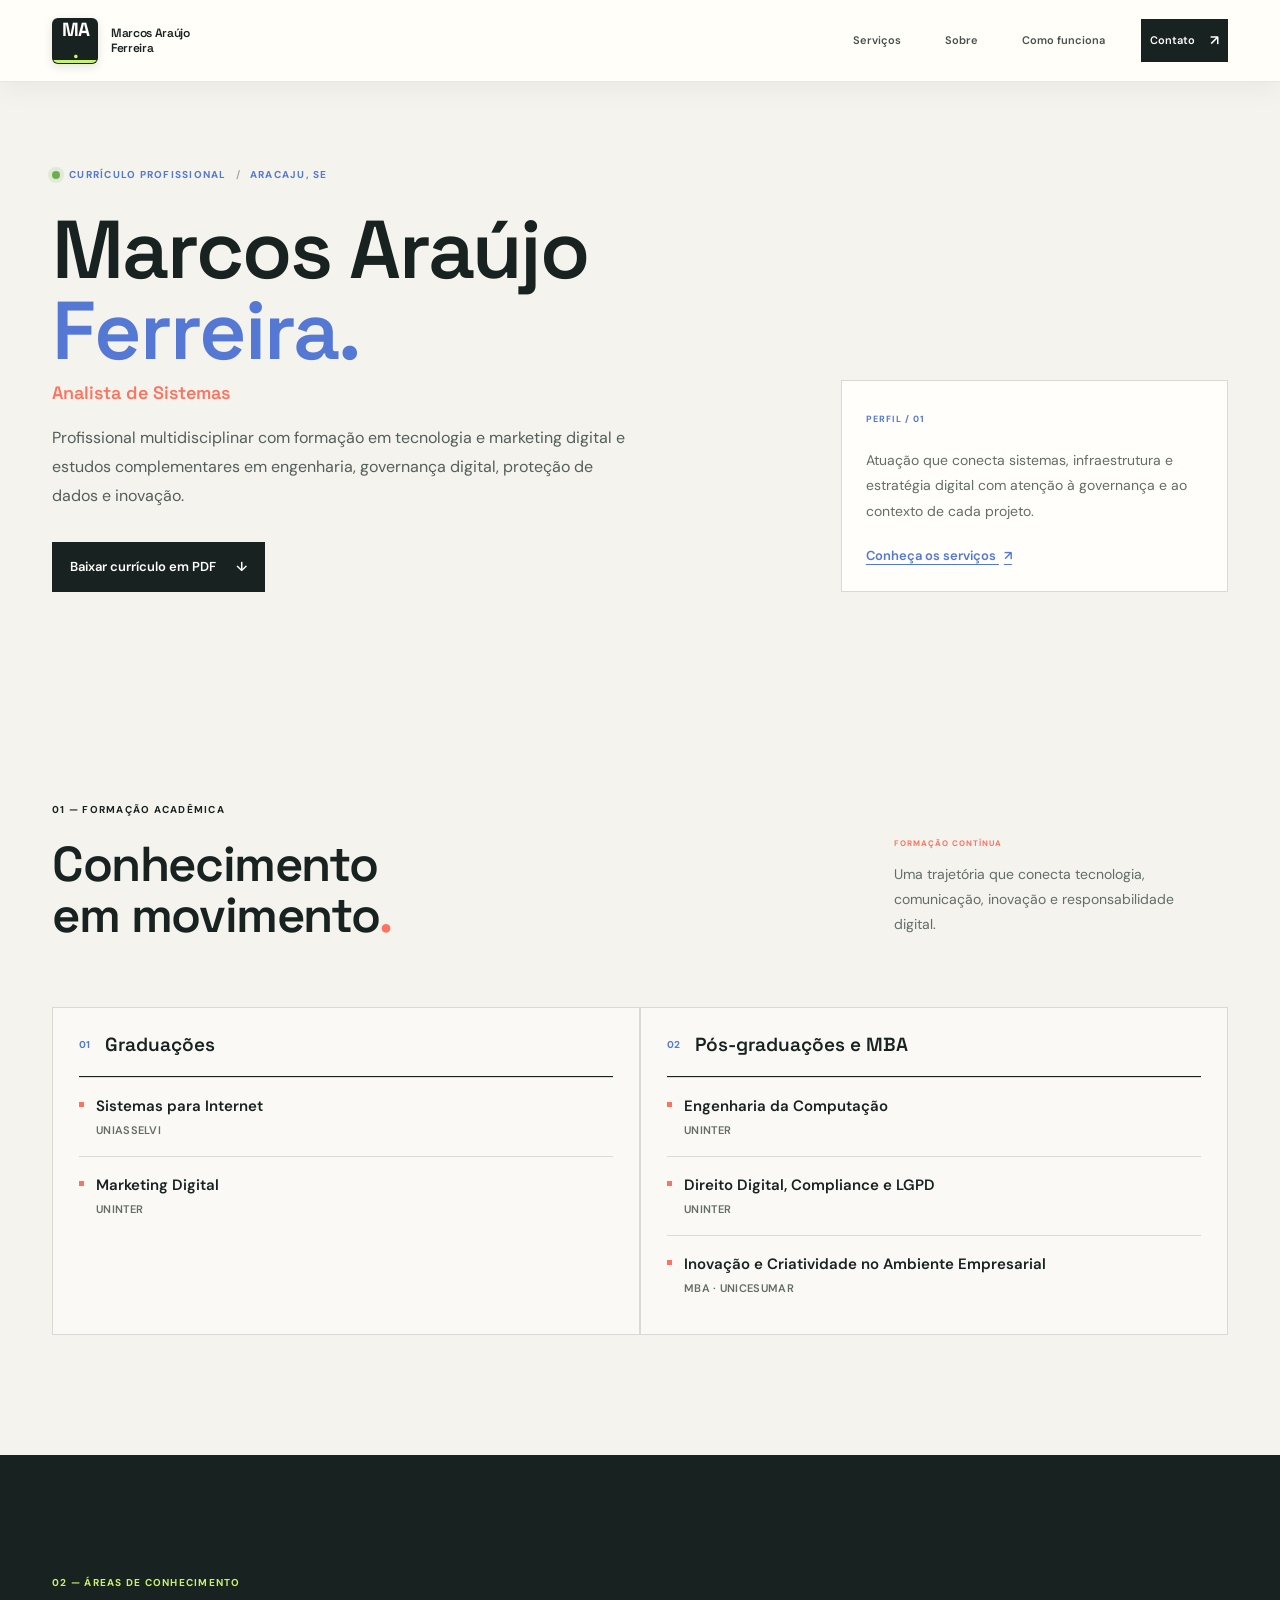
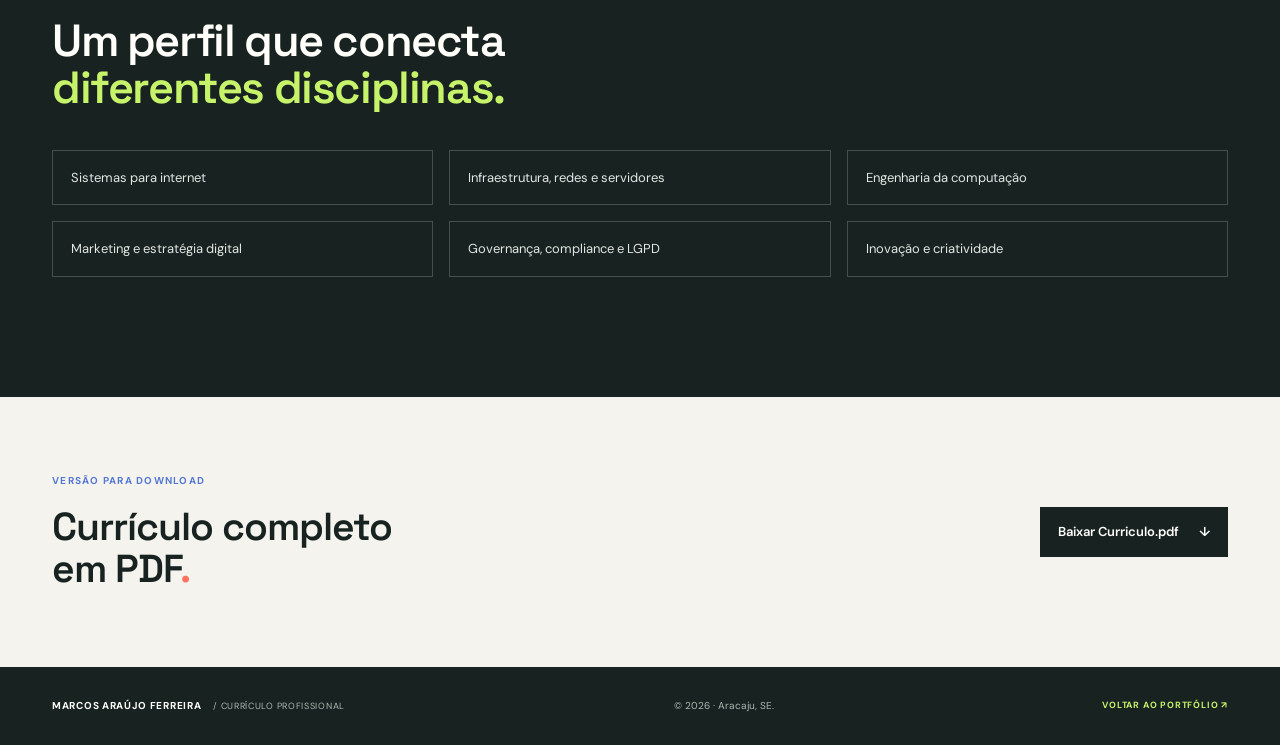
==== curriculo.html @ a4f9238b "site portifólio" ====
<!doctype html>
<html lang="pt-BR">
  <head>
    <meta charset="utf-8">
    <meta name="viewport" content="width=device-width, initial-scale=1">
    <meta name="theme-color" content="#f4f3ee">
    <meta name="description" content="Currículo de Marcos Araújo Ferreira, analista de sistemas em Aracaju, Sergipe. Consulte formação, áreas de conhecimento e baixe o currículo em PDF.">
    <meta name="author" content="Marcos Araújo Ferreira">
    <meta name="geo.region" content="BR-SE">
    <meta name="geo.placename" content="Aracaju">
    <link rel="canonical" href="https://marcosaraujoferreira.com.br/curriculo.html">
    <meta property="og:type" content="profile">
    <meta property="og:locale" content="pt_BR">
    <meta property="og:url" content="https://marcosaraujoferreira.com.br/curriculo.html">
    <meta property="og:title" content="Currículo | Marcos Araújo Ferreira — Aracaju, SE">
    <meta property="og:description" content="Formação em Sistemas para Internet e Marketing Digital, com especializações em tecnologia, governança digital e inovação.">
    <title>Currículo | Marcos Araújo Ferreira — Aracaju, SE</title>
    <link rel="preconnect" href="https://fonts.googleapis.com">
    <link rel="preconnect" href="https://fonts.gstatic.com" crossorigin>
    <link href="https://fonts.googleapis.com/css2?family=DM+Sans:wght@400;500;600;700&family=Space+Grotesk:wght@400;500;600;700&display=swap" rel="stylesheet">
    <link href="https://cdn.jsdelivr.net/npm/bootstrap@5.3.3/dist/css/bootstrap.min.css" rel="stylesheet" integrity="sha384-QWTKZyjpPEjISv5WaRU9OFeRpok6YctnYmDr5pNlyT2bRjXh0JMhjY6hW+ALEwIH" crossorigin="anonymous">
    <link rel="stylesheet" href="style.css">
    <script src="https://cdn.jsdelivr.net/npm/bootstrap@5.3.3/dist/js/bootstrap.bundle.min.js" integrity="sha384-YvpcrYf0tY3lHB60NNkmXc5s9fDVZLESaAA55NDzOxhy9GkcIdslK1eN7N6jIeHz" crossorigin="anonymous" defer></script>
    <script src="script.js" defer></script>
  </head>
  <body>
    <a class="skip-link" href="#conteudo">Pular para o conteúdo</a>

    <header class="site-header navbar navbar-expand-lg">
      <a class="brand" href="index.html#inicio" aria-label="Marcos Araújo Ferreira, página inicial">
        <span class="brand-mark" aria-hidden="true">MA<span>.</span></span>
        <span class="brand-name">Marcos Araújo<br>Ferreira</span>
      </a>
      <button class="menu-toggle navbar-toggler" type="button" data-bs-toggle="collapse" data-bs-target="#site-nav" aria-expanded="false" aria-controls="site-nav" aria-label="Abrir menu">
        <span></span><span></span>
      </button>
      <nav class="site-nav collapse navbar-collapse" id="site-nav" aria-label="Navegação principal">
        <div class="navbar-nav ms-auto align-items-lg-center gap-lg-4">
          <a class="nav-link" href="index.html#servicos">Serviços</a>
          <a class="nav-link" href="index.html#sobre">Sobre</a>
          <a class="nav-link" href="index.html#processo">Como funciona</a>
          <a class="nav-link nav-contact" href="index.html#contato">Contato <span aria-hidden="true">↗</span></a>
        </div>
      </nav>
    </header>

    <main id="conteudo">
      <section class="resume-hero section-wrap" aria-labelledby="resume-title">
        <div class="resume-hero-copy">
          <p class="eyebrow"><span class="status-dot"></span> CURRÍCULO PROFISSIONAL <span class="eyebrow-divider">/</span> ARACAJU, SE</p>
          <h1 id="resume-title">Marcos Araújo<br><span>Ferreira.</span></h1>
          <p class="resume-role">Analista de Sistemas</p>
          <p class="hero-intro">Profissional multidisciplinar com formação em tecnologia e marketing digital e estudos complementares em engenharia, governança digital, proteção de dados e inovação.</p>
          <a class="button button-dark" href="Curriculo.pdf" download>Baixar currículo em PDF <span aria-hidden="true">↓</span></a>
        </div>
        <aside class="resume-aside">
          <span class="resume-aside-index">PERFIL / 01</span>
          <p>Atuação que conecta sistemas, infraestrutura e estratégia digital com atenção à governança e ao contexto de cada projeto.</p>
          <a class="text-link" href="index.html#servicos">Conheça os serviços <span aria-hidden="true">↗</span></a>
        </aside>
      </section>

      <section class="resume-section section-pad" aria-labelledby="education-title">
        <div class="section-wrap">
          <div class="education-heading reveal">
            <div>
              <p class="eyebrow">01 — FORMAÇÃO ACADÊMICA</p>
              <h2 id="education-title">Conhecimento<br>em movimento<span>.</span></h2>
            </div>
            <p class="section-aside"><span class="aside-index">FORMAÇÃO CONTÍNUA</span>Uma trajetória que conecta tecnologia, comunicação, inovação e responsabilidade digital.</p>
          </div>
          <div class="education-grid row g-4">
            <section class="education-group reveal col-md-6" aria-labelledby="degrees-title">
              <div class="group-label"><span>01</span><h3 id="degrees-title">Graduações</h3></div>
              <ul class="education-list">
                <li><span class="degree-name">Sistemas para Internet</span><span class="school">Uniasselvi</span></li>
                <li><span class="degree-name">Marketing Digital</span><span class="school">Uninter</span></li>
              </ul>
            </section>
            <section class="education-group reveal col-md-6" aria-labelledby="postgrad-title">
              <div class="group-label"><span>02</span><h3 id="postgrad-title">Pós-graduações e MBA</h3></div>
              <ul class="education-list">
                <li><span class="degree-name">Engenharia da Computação</span><span class="school">Uninter</span></li>
                <li><span class="degree-name">Direito Digital, Compliance e LGPD</span><span class="school">Uninter</span></li>
                <li><span class="degree-name">Inovação e Criatividade no Ambiente Empresarial</span><span class="school">MBA · UniCesumar</span></li>
              </ul>
            </section>
          </div>
        </div>
      </section>

      <section class="resume-expertise section-pad" aria-labelledby="expertise-title">
        <div class="section-wrap">
          <div class="resume-expertise-heading reveal">
            <p class="eyebrow">02 — ÁREAS DE CONHECIMENTO</p>
            <h2 id="expertise-title">Um perfil que conecta<br><span>diferentes disciplinas.</span></h2>
          </div>
          <div class="row g-3 expertise-grid">
            <div class="col-sm-6 col-lg-4"><div class="expertise-item">Sistemas para internet</div></div>
            <div class="col-sm-6 col-lg-4"><div class="expertise-item">Infraestrutura, redes e servidores</div></div>
            <div class="col-sm-6 col-lg-4"><div class="expertise-item">Engenharia da computação</div></div>
            <div class="col-sm-6 col-lg-4"><div class="expertise-item">Marketing e estratégia digital</div></div>
            <div class="col-sm-6 col-lg-4"><div class="expertise-item">Governança, compliance e LGPD</div></div>
            <div class="col-sm-6 col-lg-4"><div class="expertise-item">Inovação e criatividade</div></div>
          </div>
        </div>
      </section>

      <section class="resume-download section-wrap">
        <div class="resume-download-copy">
          <p class="eyebrow">VERSÃO PARA DOWNLOAD</p>
          <h2>Currículo completo<br>em PDF<span>.</span></h2>
        </div>
        <a class="button button-dark" href="Curriculo.pdf" download>Baixar Curriculo.pdf <span aria-hidden="true">↓</span></a>
      </section>
    </main>

    <footer class="site-footer">
      <a class="footer-brand" href="index.html#inicio">MARCOS ARAÚJO FERREIRA<span> / CURRÍCULO PROFISSIONAL</span></a>
      <p>© <span id="current-year">2026</span> · Aracaju, SE.</p>
      <a class="back-top" href="index.html">VOLTAR AO PORTFÓLIO ↗</a>
    </footer>

    <nav class="mobile-app-nav" aria-label="Navegação rápida">
      <a class="mobile-app-nav-link" data-mobile-tab="home" href="index.html#inicio" aria-label="Início"><svg viewBox="0 0 24 24" aria-hidden="true" focusable="false"><path d="m3 10 9-7 9 7v10a1 1 0 0 1-1 1h-5v-7H9v7H4a1 1 0 0 1-1-1z"/></svg><span>Início</span></a>
      <a class="mobile-app-nav-link" data-mobile-tab="services" href="index.html#servicos" aria-label="Serviços"><svg viewBox="0 0 24 24" aria-hidden="true" focusable="false"><rect x="3" y="3" width="8" height="8" rx="1"/><rect x="13" y="3" width="8" height="8" rx="1"/><rect x="3" y="13" width="8" height="8" rx="1"/><rect x="13" y="13" width="8" height="8" rx="1"/></svg><span>Serviços</span></a>
      <a class="mobile-app-nav-link" data-mobile-tab="resume" href="curriculo.html" aria-label="Currículo"><svg viewBox="0 0 24 24" aria-hidden="true" focusable="false"><path d="M6 3h8l4 4v14H6a2 2 0 0 1-2-2V5a2 2 0 0 1 2-2Z"/><path d="M14 3v5h5M8 13h8M8 17h8"/></svg><span>Currículo</span></a>
      <a class="mobile-app-nav-link mobile-app-nav-contact" data-mobile-tab="contact" href="https://wa.me/5561996556538" target="_blank" rel="noopener noreferrer" aria-label="Contato pelo WhatsApp"><svg viewBox="0 0 24 24" aria-hidden="true" focusable="false"><path d="M20 11.5a8.5 8.5 0 0 1-12.6 7.4L3 20l1.2-4.2A8.5 8.5 0 1 1 20 11.5Z"/><path d="M8.2 8.3c.3-.5.6-.5.9-.5h.5c.2 0 .4.1.5.4l.7 1.7c.1.2.1.4-.1.6l-.5.6c-.2.2-.2.4-.1.6.3.6 1.1 1.4 1.8 1.8.2.1.4.1.6-.1l.7-.8c.2-.2.4-.2.6-.1l1.6.8c.3.1.4.3.4.5 0 .4-.2 1-.6 1.3-.4.4-1 .6-1.6.5-1-.1-2.4-.7-3.8-1.9-1.2-1.1-2-2.5-2.2-3.5-.2-.8.2-1.5.6-1.9Z"/></svg><span>Contato</span></a>
    </nav>
  </body>
</html>
---- style.css ----
:root {
  color-scheme: light;
  --paper: #f4f3ee;
  --white: #fffefa;
  --ink: #182321;
  --muted: #626d68;
  --line: #d8dbd3;
  --green: #c7f36b;
  --blue: #5478d4;
  --coral: #ff725e;
  --display: "Space Grotesk", sans-serif;
  --body: "DM Sans", sans-serif;
}

* { box-sizing: border-box; }
html { scroll-behavior: smooth; scroll-padding-top: 88px; }
section[id], [id] { scroll-margin-top: 110px; }
body { margin: 0; background: var(--paper); color: var(--ink); font-family: var(--body); -webkit-font-smoothing: antialiased; }
a { color: inherit; }
button, a { -webkit-tap-highlight-color: transparent; }
::selection { background: var(--green); color: var(--ink); }

.skip-link { position: absolute; z-index: 20; top: 12px; left: 12px; padding: 12px 16px; transform: translateY(-160%); background: var(--green); color: var(--ink); }
.skip-link:focus { transform: translateY(0); }
.site-header { position: sticky; top: 0; z-index: 1030; display: flex; align-items: center; justify-content: space-between; width: 100%; height: 82px; margin: 0; padding-inline: max(52px, calc((100% - 1320px) / 2)); border-bottom: 1px solid rgba(24, 35, 33, .1); background: rgba(255, 254, 250, .94); box-shadow: 0 8px 24px rgba(24, 35, 33, .045); backdrop-filter: blur(16px); }
.brand { display: inline-flex; flex: 0 0 auto; align-items: center; gap: 13px; text-decoration: none; }
.brand-mark { position: relative; display: grid; width: 46px; height: 46px; place-items: center; overflow: hidden; border: 1px solid rgba(24, 35, 33, .1); border-radius: 6px; background: var(--ink); box-shadow: 0 3px 10px rgba(24, 35, 33, .12); color: var(--white); font: 700 19px/1 var(--display); letter-spacing: -1px; transition: background-color 180ms ease, color 180ms ease, transform 180ms ease, box-shadow 180ms ease; }
.brand-mark::after { position: absolute; right: 0; bottom: 0; left: 0; height: 3px; background: var(--green); content: ""; transition: height 180ms ease; }
.brand:hover .brand-mark { transform: translateY(-1px); background: var(--green); box-shadow: 0 5px 14px rgba(24, 35, 33, .16); color: var(--ink); }
.brand:hover .brand-mark::after { height: 5px; }
.brand-mark span { color: var(--green); }
.brand:hover .brand-mark span { color: var(--blue); }
.brand-name { color: var(--ink); font: 600 12px/1.22 var(--display); letter-spacing: -.35px; transition: color 180ms ease; }
.brand:hover .brand-name { color: #3c5144; }
.brand:focus-visible { outline: 2px solid var(--blue); outline-offset: 5px; }
.site-nav { flex: 1 1 auto; }
.site-nav .navbar-nav { gap: clamp(14px, 2.2vw, 32px) !important; }
.site-nav a { position: relative; color: #46524c; font-size: 11px; font-weight: 600; text-decoration: none; transition: color 180ms ease, background-color 180ms ease, border-color 180ms ease; }
.site-nav a:not(.nav-contact)::after { position: absolute; right: 0; bottom: 4px; left: 0; height: 1px; background: var(--blue); content: ""; transform: scaleX(0); transform-origin: left; transition: transform 180ms ease; }
.site-nav a:not(.nav-contact):hover { color: var(--ink); }
.site-nav a:not(.nav-contact):hover::after { transform: scaleX(1); }
.site-nav .nav-contact { display: inline-flex; align-items: center; justify-content: center; gap: 15px; min-height: 43px; padding: 0 17px; border: 1px solid var(--ink); background: var(--ink); color: var(--white); }
.site-nav .nav-contact:hover { border-color: var(--green); background: var(--green); color: var(--ink); }
.nav-contact span { font-size: 14px; }
.menu-toggle { display: none; }

.section-wrap { width: min(100% - 104px, 1320px); margin-inline: auto; }
.hero > .row, .about-grid, .education-grid { margin-right: 0; margin-left: 0; }
.hero { position: relative; display: block; min-height: 680px; padding-top: 42px; padding-bottom: 76px; }
.hero-copy { padding: 18px 0 0 3.5%; }
.eyebrow { display: flex; align-items: center; gap: 9px; margin: 0 0 27px; font-size: 10px; font-weight: 700; letter-spacing: 1.25px; }
.status-dot { width: 8px; height: 8px; border-radius: 50%; background: #6cae4f; box-shadow: 0 0 0 4px rgba(108, 174, 79, .14); }
.eyebrow-divider { color: #a5aaa2; }
h1, h2, h3, p { margin-top: 0; }
.hero h1 { margin-bottom: 23px; font: 600 76px/.99 var(--display); letter-spacing: -2px; }
.hero h1 span { color: var(--blue); }
.hero-intro { max-width: 500px; margin-bottom: 31px; color: #535f5a; font-size: 16px; line-height: 1.8; }
.hero-intro strong { color: var(--ink); font-weight: 700; }
.hero-actions { display: flex; flex-wrap: wrap; align-items: center; gap: 26px; margin-bottom: 34px; }
.button { display: inline-flex; align-items: center; justify-content: space-between; gap: 20px; min-height: 50px; padding: 0 18px; font-size: 13px; font-weight: 600; text-decoration: none; }
.button-dark { background: var(--ink); color: var(--white); transition: background 180ms ease, color 180ms ease; }
.button-dark:hover { background: var(--green); color: var(--ink); }
.text-link { font-size: 13px; font-weight: 600; text-decoration-thickness: 1px; text-underline-offset: 4px; }
.text-link span { margin-left: 5px; }
.hero-note { margin: 33px 0 0; color: var(--muted); font-size: 11px; }
.hero-note span { margin-inline: 6px; color: var(--coral); }
.hero-visual { position: relative; width: 100%; height: 505px; overflow: hidden; border: 1px solid rgba(24, 35, 33, .12); background: #253a3c; }
.hero-visual::before { position: absolute; z-index: 1; inset: 14px; border: 1px solid rgba(255, 255, 255, .34); content: ""; pointer-events: none; }
.hero-visual::after { position: absolute; inset: 0; background: linear-gradient(180deg, transparent 68%, rgba(10, 24, 26, .65)); content: ""; pointer-events: none; }
.hero-visual img { display: block; width: 100%; height: 100%; object-fit: cover; object-position: center; }
.image-caption { position: absolute; z-index: 1; right: 20px; bottom: 18px; left: 20px; display: flex; justify-content: space-between; color: white; font-size: 9px; font-weight: 600; letter-spacing: 1px; }
.hero-stamp { position: absolute; z-index: 2; top: 30px; left: -31px; display: flex; align-items: center; gap: 8px; padding: 12px 14px; background: var(--green); font-size: 9px; font-weight: 700; letter-spacing: .8px; writing-mode: vertical-rl; }
.stamp-cross { font-size: 16px; }
.hero-signals { display: grid; grid-template-columns: repeat(3, minmax(0, 1fr)); max-width: 560px; border-top: 1px solid var(--line); border-bottom: 1px solid var(--line); }
.hero-signals > div { display: flex; min-height: 58px; flex-direction: column; justify-content: center; gap: 3px; padding: 9px 12px; border-right: 1px solid var(--line); }
.hero-signals > div:first-child { padding-left: 0; }
.hero-signals > div:last-child { border-right: 0; }
.hero-signals span, .aside-index { color: var(--muted); font-size: 8px; font-weight: 700; letter-spacing: 1px; }
.hero-signals strong { font: 500 12px/1.3 var(--display); }
.scroll-cue { position: absolute; bottom: 28px; left: 3.5%; display: flex; align-items: center; gap: 12px; color: var(--muted); font-size: 9px; font-weight: 600; letter-spacing: 1px; text-decoration: none; }
.scroll-line { width: 37px; height: 1px; background: var(--blue); }
.home-hero { position: relative; width: 100%; min-height: 680px; overflow: hidden; padding: 76px 0 90px; background-color: #172421; background-image: linear-gradient(90deg, rgba(10, 20, 18, .94) 0%, rgba(13, 24, 21, .81) 48%, rgba(13, 24, 21, .44) 100%), url("header.jpg"); background-position: center, center 48%; background-size: cover; color: #fffefa; }
.home-hero::before { position: absolute; inset: 0; background: linear-gradient(0deg, rgba(10, 20, 18, .38), transparent 38%); content: ""; pointer-events: none; }
.home-hero > .row { position: relative; z-index: 1; width: min(100% - 104px, 1320px); min-height: 500px; margin-inline: auto; }
.home-hero .hero-copy { padding: 18px 0 0; }
.home-hero .eyebrow { color: #e5eee6; }
.home-hero .status-dot { background: var(--green); box-shadow: 0 0 0 4px rgba(199, 243, 107, .18); }
.home-hero h1 { max-width: 800px; font-size: clamp(58px, 6.4vw, 88px); letter-spacing: -3px; }
.home-hero h1 span { color: var(--green); }
.home-hero .hero-intro { max-width: 570px; color: #e0e8e1; }
.home-hero .button-dark { background: var(--green); color: var(--ink); }
.home-hero .button-dark:hover { background: #fffefa; }
.home-hero .text-link { color: #fffefa; }
.home-hero .hero-signals { border-color: rgba(255, 255, 255, .34); }
.home-hero .hero-signals > div { border-color: rgba(255, 255, 255, .22); }
.home-hero .hero-signals span { color: #c7d1ca; }
.home-hero .hero-signals strong { color: #fffefa; }
.home-hero .scroll-cue { left: max(52px, calc((100% - 1320px) / 2)); color: #e0e8e1; }
.home-hero .scroll-line { background: var(--green); }
.hero-side-note { max-width: 370px; margin: 48px 0 0 auto; padding: 24px 22px 20px 24px; border-top: 1px solid rgba(255, 255, 255, .62); border-left: 1px solid rgba(255, 255, 255, .62); background: rgba(14, 25, 22, .38); backdrop-filter: blur(4px); }
.hero-side-kicker, .hero-side-index { display: block; color: #e0e8e1; font-size: 8px; font-weight: 700; letter-spacing: 1.1px; }
.hero-side-note strong { display: block; margin: 25px 0 15px; font: 600 clamp(36px, 4vw, 54px)/.98 var(--display); letter-spacing: -1.7px; }
.hero-side-note strong span { color: var(--green); }
.hero-side-note p { max-width: 275px; margin: 0; color: #d0dbd3; font-size: 12px; line-height: 1.8; }
.hero-side-rule { display: block; width: 44px; height: 2px; margin: 24px 0 14px; background: var(--green); }

.ticker { overflow: hidden; background: var(--blue); color: white; }
.ticker-track { display: flex; align-items: center; justify-content: space-around; gap: 32px; width: max-content; min-width: 200%; padding: 20px 0; animation: ticker-scroll 34s linear infinite; }
.ticker-track span { font: 600 15px/1 var(--display); letter-spacing: 1px; white-space: nowrap; }
.ticker-track i { color: var(--green); font-size: 15px; font-style: normal; }
@keyframes ticker-scroll { to { transform: translateX(-50%); } }

.section-pad { padding-top: 120px; padding-bottom: 120px; }
.about { display: block; width: 100%; margin: 0; padding-right: max(52px, calc((100% - 1320px) / 2)); padding-left: max(52px, calc((100% - 1320px) / 2)); background: var(--white); }
.about .eyebrow, .practice .eyebrow, .education .eyebrow, .contact .eyebrow { color: var(--blue); }
.section-heading h2, .practice-heading h2, .education-heading h2, .contact h2 { margin: 0; font: 600 54px/1.05 var(--display); letter-spacing: -1.4px; }
.section-heading h2 span { color: var(--blue); }
.about-copy { padding-top: 45px; }
.about-copy .lead { max-width: 650px; margin-bottom: 20px; padding-left: 20px; border-left: 2px solid var(--coral); font: 500 23px/1.5 var(--display); }
.about-copy > p:not(.lead) { max-width: 650px; margin-bottom: 29px; color: var(--muted); font-size: 15px; line-height: 1.9; }
.about-portrait { align-self: center; margin: 0; }
.about-portrait img { display: block; width: 100%; max-height: 390px; aspect-ratio: 4 / 5; object-fit: cover; object-position: center 28%; }
.about-portrait figcaption { margin-top: 10px; color: var(--muted); font-size: 8px; font-weight: 700; letter-spacing: .8px; }
.location-line { display: flex; align-items: center; gap: 10px; color: var(--ink); font-size: 9px; font-weight: 700; letter-spacing: 1px; }
.location-pin { color: var(--coral); font-size: 20px; }
.location-rule { width: 48px; height: 1px; margin-left: 4px; background: var(--line); }

.education { background: var(--paper); }
.education-heading { display: flex; align-items: flex-end; justify-content: space-between; gap: 40px; margin-bottom: 65px; }
.education-heading .eyebrow { margin-bottom: 22px; }
.education-heading h2 { font-size: 49px; }
.education-heading h2 span { color: var(--coral); }
.section-aside { max-width: 310px; margin: 0 2% 4px 0; color: var(--muted); font-size: 14px; line-height: 1.8; }
.aside-index { display: block; margin-bottom: 12px; color: var(--coral); }
.education-grid { display: flex; gap: 0; }
.education-group { position: relative; padding: 24px 26px 20px; border: 1px solid var(--line); background: rgba(255, 254, 250, .62); transition: border-color 220ms ease, transform 220ms ease, background 220ms ease; }
.education-group:hover { transform: translateY(-3px); border-color: rgba(84, 120, 212, .55); background: var(--white); }
.education-group:nth-child(2) { transition-delay: 80ms; }
.group-label { display: flex; align-items: center; gap: 15px; padding: 0 0 19px; border-bottom: 1px solid var(--ink); }
.group-label > span { color: var(--blue); font-size: 10px; font-weight: 700; }
.group-label h3 { margin: 0; font: 600 19px var(--display); }
.education-list { margin: 0; padding: 0; list-style: none; }
.education-list li { position: relative; display: flex; flex-direction: column; gap: 5px; padding: 17px 0 17px 17px; border-top: 1px solid var(--line); transition: padding 180ms ease; }
.education-list li::before { position: absolute; top: 24px; left: 0; width: 5px; height: 5px; background: var(--coral); content: ""; }
.education-list li:hover { padding-left: 22px; }
.degree-name { font-size: 15px; font-weight: 600; line-height: 1.5; }
.school { color: var(--muted); font-size: 11px; font-weight: 600; letter-spacing: .3px; text-transform: uppercase; }

.practice { background: var(--ink); color: var(--white); }
.practice-heading { display: flex; align-items: flex-end; justify-content: space-between; gap: 30px; margin-bottom: 57px; }
.practice .eyebrow { color: var(--green); }
.practice-heading h2 { font-size: 49px; }
.practice-heading h2 span { color: var(--green); }
.practice-intro { max-width: 315px; margin: 0 0 5px; color: #b4beb8; font-size: 13px; line-height: 1.8; }
.practice-list { border-top: 1px solid rgba(255, 255, 255, .22); }
.practice-item { display: grid; grid-template-columns: 48px 112px 1.1fr 1fr 20px; align-items: center; gap: 24px; min-height: 170px; border-bottom: 1px solid rgba(255, 255, 255, .22); transition: padding 200ms ease, background 200ms ease; }
.practice-item:nth-child(2) { transition-delay: 60ms; }
.practice-item:nth-child(3) { transition-delay: 120ms; }
.practice-item:hover { padding-inline: 12px; background: rgba(255, 255, 255, .035); }
.practice-number { align-self: start; padding-top: 35px; color: var(--green); font-size: 10px; font-weight: 700; letter-spacing: 1px; }
.practice-image { position: relative; width: 112px; height: 116px; margin: 0; overflow: hidden; background: #2c3935; }
.practice-image::after { position: absolute; inset: 45% 0 0; background: linear-gradient(transparent, rgba(10, 18, 16, .76)); content: ""; }
.practice-image img { width: 100%; height: 100%; object-fit: cover; filter: saturate(.72); transition: transform 500ms ease, filter 300ms ease; }
.practice-item:hover .practice-image img { transform: scale(1.06); filter: saturate(1); }
.practice-image figcaption { position: absolute; z-index: 1; right: 8px; bottom: 8px; left: 8px; color: white; font-size: 8px; font-weight: 700; letter-spacing: .8px; }
.practice-main h3 { margin: 0 0 8px; font: 500 22px/1.25 var(--display); }
.practice-main p { max-width: 380px; margin: 0; color: #b4beb8; font-size: 13px; line-height: 1.7; }
.skill-tags { display: flex; flex-wrap: wrap; gap: 8px; margin: 0; padding: 0; list-style: none; }
.skill-tags li { padding: 8px 10px; border: 1px solid rgba(255, 255, 255, .26); color: #d5ddd7; font-size: 9px; letter-spacing: .4px; text-transform: uppercase; transition: background 180ms ease, border-color 180ms ease; }
.practice-item:hover .skill-tags li { border-color: rgba(199, 243, 107, .48); }
.practice-arrow { color: var(--green); font-size: 18px; opacity: .55; transition: opacity 180ms ease, transform 180ms ease; }
.practice-item:hover .practice-arrow { opacity: 1; transform: translate(3px, -3px); }

.contact { position: relative; display: flex; align-items: center; justify-content: space-between; gap: 50px; min-height: 460px; overflow: hidden; padding-top: 94px; padding-bottom: 94px; }
.contact .eyebrow { margin-bottom: 24px; }
.contact h2 { font-size: 55px; }
.contact h2 span { color: var(--blue); }
.contact-links { position: relative; z-index: 1; width: 310px; padding-top: 32px; }
.contact-links > p { margin-bottom: 21px; color: var(--muted); font-size: 14px; line-height: 1.7; }
.contact-links > a { display: flex; justify-content: space-between; gap: 12px; padding: 15px 0; border-bottom: 1px solid var(--line); font: 500 16px var(--display); text-decoration: none; transition: padding 180ms ease, border-color 180ms ease; }
.contact-links > a:hover { padding-left: 8px; border-color: var(--coral); }
.contact-links > a:first-of-type { color: var(--blue); }
.contact-links > a span { color: var(--blue); }
.contact-location { display: block; margin-top: 22px; color: var(--muted); font-size: 11px; }
.contact-decoration { position: absolute; right: 31%; bottom: -138px; color: rgba(84, 120, 212, .055); font: 700 390px/.9 var(--display); letter-spacing: -18px; pointer-events: none; }
.contact-decoration span { color: rgba(255, 114, 94, .12); }

.site-footer { display: flex; align-items: center; justify-content: space-between; gap: 20px; min-height: 78px; padding: 16px max(52px, calc((100% - 1320px) / 2)); background: var(--ink); color: var(--white); }
.footer-brand { font-size: 10px; font-weight: 700; letter-spacing: .7px; text-decoration: none; }
.footer-brand span { margin-left: 9px; color: #adb8b1; font-size: 9px; font-weight: 400; }
.site-footer p { margin: 0; color: #adb8b1; font-size: 10px; }
.back-top { color: var(--green); font-size: 9px; font-weight: 700; letter-spacing: .8px; text-decoration: none; white-space: nowrap; }

.reveal { opacity: 0; transform: translateY(18px); transition: opacity 650ms ease, transform 650ms ease; }
.reveal.is-visible { opacity: 1; transform: translateY(0); }

@media (max-width: 1000px) {
  .site-header { width: 100%; padding-inline: 28px; }
  .section-wrap { width: min(100% - 56px, 1320px); }
  .hero { min-height: 620px; }
  .home-hero { min-height: 0; }
  .home-hero > .row { width: min(100% - 56px, 1320px); min-height: 0; }
  .hero-side-note { margin-top: 30px; }
  .hero-copy { padding-left: 0; }
  .hero h1 { font-size: 62px; }
  .home-hero h1 { font-size: clamp(52px, 6vw, 62px); }
  .hero-visual { height: 430px; }
  .scroll-cue { left: 0; }
  .about { width: 100%; padding-right: 28px; padding-left: 28px; }
  .about-portrait img { max-height: 360px; }
  .section-pad { padding-top: 94px; padding-bottom: 94px; }
  .practice-item { grid-template-columns: 34px 92px 1fr .9fr 16px; gap: 16px; }
  .practice-image { width: 92px; height: 104px; }
  .site-footer { padding-inline: 28px; }
}

@media (max-width: 700px) {
  html { scroll-padding-top: 68px; scroll-padding-bottom: 100px; }
  body { padding-bottom: calc(78px + env(safe-area-inset-bottom)); }
  .site-header { width: 100%; height: 70px; padding-inline: 20px; }
  .section-wrap { width: calc(100% - 40px); }
  .brand { gap: 10px; }
  .brand-mark { width: 40px; height: 40px; font-size: 17px; }
  .brand-name { font-size: 11px; }
  .menu-toggle { display: flex; flex-direction: column; justify-content: center; gap: 6px; width: 42px; height: 42px; padding: 10px; border: 1px solid rgba(24, 35, 33, .18); border-radius: 2px; background: var(--white); cursor: pointer; }
  .menu-toggle:hover, .menu-toggle[aria-expanded="true"] { border-color: var(--ink); background: var(--ink); }
  .menu-toggle span { width: 20px; height: 1px; background: var(--ink); transition: transform 180ms ease, background-color 180ms ease; }
  .menu-toggle:hover span, .menu-toggle[aria-expanded="true"] span { background: var(--white); }
  .menu-toggle[aria-expanded="true"] span:first-child { transform: translateY(3.5px) rotate(45deg); }
  .menu-toggle[aria-expanded="true"] span:last-child { transform: translateY(-3.5px) rotate(-45deg); }
  .site-nav { position: absolute; top: 100%; right: 0; left: 0; padding: 10px 20px 20px; border: 1px solid rgba(24, 35, 33, .1); border-top: 0; background: var(--white); box-shadow: 0 18px 28px rgba(24, 35, 33, .12); }
  .site-nav .navbar-nav { align-items: stretch; gap: 0 !important; }
  .site-nav a { padding: 14px 2px; border-bottom: 1px solid var(--line); }
  .site-nav a:not(.nav-contact)::after { display: none; }
  .site-nav .nav-contact { justify-content: space-between; margin-top: 13px; padding: 0 15px; border: 1px solid var(--ink); }
  .hero { min-height: 0; padding-top: 58px; padding-bottom: 74px; }
  .home-hero { padding-top: 48px; padding-bottom: 86px; background-position: center, 58% center; }
  .home-hero > .row { --bs-gutter-y: 1.25rem; width: calc(100% - 40px); row-gap: 12px !important; }
  .home-hero .hero-copy { padding: 0; }
  .home-hero h1 { font-size: clamp(40px, 11.5vw, 50px); letter-spacing: -1.6px; }
  .home-hero .hero-intro { font-size: 14px; }
  .home-hero .hero-side-note { max-width: 100%; margin: 8px 0 0; padding: 14px 14px 13px 16px; }
  .home-hero .hero-side-note strong { margin: 13px 0 8px; font-size: 31px; }
  .home-hero .hero-side-note p { max-width: 330px; font-size: 11px; }
  .home-hero .hero-side-rule { margin: 14px 0 9px; }
  .home-hero .hero-side-index { font-size: 7px; }
  .home-hero .scroll-cue { left: 20px; }
  .hero-copy { padding: 0; }
  .eyebrow { margin-bottom: 22px; font-size: 9px; }
  .hero h1 { font-size: 58px; }
  .home-hero h1 { font-size: clamp(40px, 11.5vw, 48px); }
  .hero-intro { max-width: 540px; font-size: 15px; }
  .hero-visual { width: calc(100% - 14px); height: 390px; margin-left: 14px; }
  .hero-stamp { left: -14px; }
  .scroll-cue { bottom: 25px; }
  .ticker-track { gap: 23px; padding: 17px 0; }
  .ticker-track span { font-size: 13px; }
  .section-pad { padding-top: 76px; padding-bottom: 76px; }
  .about { width: 100%; padding-right: 20px; padding-left: 20px; }
  .about-portrait { width: 100%; max-width: 370px; margin: 4px auto 0; }
  .about-portrait img { max-height: 390px; }
  .section-heading h2, .practice-heading h2 { font-size: 44px; }
  .about-copy { padding-top: 0; }
  .about-copy .lead { font-size: 21px; }
  .education-heading { align-items: flex-start; flex-direction: column; gap: 16px; margin-bottom: 42px; }
  .education-heading h2 { font-size: 42px; }
  .section-aside { margin: 0; }
  .education-grid { gap: 18px; }
  .practice-heading { align-items: flex-start; flex-direction: column; gap: 10px; margin-bottom: 38px; }
  .practice-intro { max-width: 420px; }
  .practice-item { position: relative; grid-template-columns: 28px 82px minmax(0, 1fr) 18px; gap: 11px; min-height: 0; padding: 23px 0; }
  .practice-item:hover { padding-inline: 0; }
  .practice-number { padding-top: 5px; }
  .practice-image { grid-column: 2; grid-row: 1 / span 2; width: 82px; height: 102px; }
  .practice-main { grid-column: 3 / 5; }
  .practice-main h3 { font-size: 17px; }
  .practice-main p { font-size: 11px; }
  .skill-tags { grid-column: 3 / 5; }
  .skill-tags li { padding: 7px 8px; font-size: 9px; }
  .practice-arrow { grid-column: 4; grid-row: 1; }
  .contact { align-items: flex-start; flex-direction: column; gap: 10px; min-height: 0; padding-top: 80px; padding-bottom: 76px; }
  .contact h2 { font-size: 47px; }
  .contact-links { width: 100%; max-width: 390px; padding-top: 8px; }
  .contact-decoration { right: -34px; bottom: -57px; font-size: 210px; letter-spacing: -10px; }
  .site-footer { align-items: flex-start; flex-direction: column; gap: 12px; padding: 24px 20px; }
  .footer-brand { line-height: 1.7; }
  .footer-brand span { display: block; margin-left: 0; }
  .mobile-app-nav { position: fixed; z-index: 1020; right: 0; bottom: 0; left: 0; display: grid; grid-template-columns: repeat(4, minmax(0, 1fr)); gap: 4px; padding: 8px 10px calc(8px + env(safe-area-inset-bottom)); border-top: 1px solid rgba(24, 35, 33, .1); background: rgba(255, 254, 250, .96); box-shadow: 0 -8px 28px rgba(24, 35, 33, .1); backdrop-filter: blur(18px); }
  .mobile-app-nav-link { display: flex; min-width: 0; min-height: 58px; flex-direction: column; align-items: center; justify-content: center; gap: 4px; border-radius: 12px; color: #626d68; font-size: 10px; font-weight: 600; line-height: 1; text-decoration: none; transition: background-color 180ms ease, color 180ms ease, transform 180ms ease; }
  .mobile-app-nav-link svg { width: 20px; height: 20px; fill: none; stroke: currentColor; stroke-linecap: round; stroke-linejoin: round; stroke-width: 1.7; }
  .mobile-app-nav-link:hover, .mobile-app-nav-link:focus-visible { color: var(--ink); }
  .mobile-app-nav-link[aria-current="page"] { background: #edf3e3; color: var(--ink); }
  .mobile-app-nav-link[aria-current="page"] svg { color: #547c38; }
  .mobile-app-nav-link:focus-visible { outline: 2px solid var(--blue); outline-offset: 1px; }
  .mobile-app-nav-contact { background: var(--ink); color: var(--white); }
  .mobile-app-nav-contact:hover, .mobile-app-nav-contact:focus-visible { background: var(--green); color: var(--ink); }
}

@media (min-width: 701px) {
  .mobile-app-nav { display: none; }
}

@media (max-width: 380px) {
  .hero h1 { font-size: 50px; }
  .home-hero h1 { font-size: 40px; }
  .hero-visual { height: 330px; }
  .hero-actions { align-items: flex-start; flex-direction: column; gap: 17px; }
  .services-heading h2 { font-size: 17vw; }
  .service-filter { min-height: 34px; padding: 0 8px; font-size: 10px; }
  .service-card-heading h3 { font-size: 21px; }
  .service-card-image-wrap { height: 210px; }
  .section-heading h2, .practice-heading h2, .contact h2 { font-size: 39px; }
  .education-heading h2 { font-size: 37px; }
  .practice-item { grid-template-columns: 24px 70px minmax(0, 1fr) 14px; gap: 8px; }
  .practice-image { width: 70px; height: 96px; }
  .practice-main h3 { font-size: 15px; }
  .practice-main p { font-size: 10px; }
}

@media (prefers-reduced-motion: reduce) {
  *, *::before, *::after { scroll-behavior: auto !important; animation-duration: .01ms !important; animation-iteration-count: 1 !important; transition-duration: .01ms !important; }
  .reveal { opacity: 1; transform: none; }
}

@media (min-width: 701px) and (max-width: 991.98px) {
  .site-header { flex-wrap: wrap; height: 76px; padding-inline: 28px; }
  .menu-toggle { display: flex; align-items: center; justify-content: center; width: 42px; height: 42px; padding: 10px; border: 1px solid rgba(24, 35, 33, .18); border-radius: 2px; background: var(--white); }
  .site-nav { position: absolute; top: 100%; right: 0; left: 0; padding: 10px 28px 20px; border: 1px solid rgba(24, 35, 33, .1); border-top: 0; background: var(--white); box-shadow: 0 18px 28px rgba(24, 35, 33, .12); }
  .site-nav .navbar-nav { align-items: stretch; gap: 0 !important; }
  .site-nav a { padding: 13px 0; border-bottom: 1px solid var(--line); }
  .site-nav a:not(.nav-contact)::after { display: none; }
  .site-nav .nav-contact { justify-content: space-between; margin-top: 10px; padding: 0 15px; border: 1px solid var(--ink); }
}

@media (max-width: 767.98px) {
  .education-grid > .education-group { width: 100%; }
}

.services { background: var(--paper); }
.services-heading, .process-heading { display: flex; align-items: flex-end; justify-content: space-between; gap: 36px; margin-bottom: 48px; }
.services-heading .eyebrow, .process-heading .eyebrow, .resume-hero .eyebrow, .resume-expertise .eyebrow, .resume-download .eyebrow { color: var(--blue); }
.services-heading h2, .process-heading h2, .resume-expertise-heading h2 { margin: 0; font: 600 49px/1.06 var(--display); letter-spacing: -1.4px; }
.services-heading h2 { font-size: clamp(78px, 11.8vw, 156px); line-height: .78; letter-spacing: -.095em; }
.services-heading h2 span { color: var(--coral); }
.process-heading h2 span, .resume-expertise-heading h2 span, .resume-download h2 span { color: var(--coral); }
.services-intro { max-width: 330px; margin: 0 0 4px; color: var(--muted); font-size: 14px; line-height: 1.8; }
.service-filters { display: flex; flex-wrap: wrap; gap: 9px; margin-bottom: 35px; }
.service-filter { min-height: 39px; padding: 0 14px; border: 1px solid #c9cdc5; background: transparent; color: #505c56; font: 400 12px var(--body); transition: border-color 180ms ease, background-color 180ms ease, color 180ms ease; }
.service-filter:hover { border-color: var(--ink); color: var(--ink); }
.service-filter.is-active { border-color: #080b0a; background: #080b0a; color: #fffefa; }
.service-grid { --bs-gutter-y: 1.5rem; }
.service-grid > [hidden] { display: none; }
.service-card { position: relative; display: flex; flex-direction: column; padding: 0; overflow: hidden; border: 1px solid rgba(24, 35, 33, .13); background: var(--white); transition: transform 220ms ease, border-color 220ms ease, box-shadow 220ms ease; }
.service-card:hover { transform: translateY(-4px); border-color: rgba(24, 35, 33, .42); box-shadow: 0 18px 38px rgba(24, 35, 33, .1); }
.service-card-heading { display: grid; grid-template-columns: minmax(0, 1fr) 24px; align-items: center; gap: 10px; padding: 20px 23px 16px; background: var(--card-tint, var(--white)); }
.service-card-heading .service-number { grid-column: 1; padding: 0; background: transparent; color: var(--card-accent, var(--blue)); }
.service-card-heading h3 { grid-column: 1; margin: 0; font: 600 clamp(20px, 2.2vw, 27px)/1.15 var(--display); letter-spacing: -.6px; }
.service-card-mark { grid-column: 2; grid-row: 1 / span 2; color: var(--card-accent, var(--blue)); font-size: 18px; }
.service-card-image-wrap { position: relative; height: clamp(230px, 27vw, 360px); overflow: hidden; background: #dce1dc; }
.service-card-image-wrap::after { position: absolute; inset: 55% 0 0; background: linear-gradient(transparent, rgba(16, 26, 23, .2)); content: ""; pointer-events: none; }
.service-card-image { display: block; width: 100%; height: 100%; object-fit: cover; transition: transform 600ms cubic-bezier(.2,.7,.2,1); }
.service-card:hover .service-card-image { transform: scale(1.045); }
.service-image-index { position: absolute; z-index: 1; right: 17px; bottom: 15px; color: #fff; font: 500 12px var(--display); letter-spacing: 1px; }
.service-card-network { --card-accent: #247b71; --card-tint: #e2f1ec; }
.service-card-web { --card-accent: #4d68c4; --card-tint: #e8edff; }
.service-card-governance { --card-accent: #a86b2c; --card-tint: #fbefd9; }
.service-card-marketing { --card-accent: #ae4e54; --card-tint: #fae7e4; }
.service-card-copy { display: flex; flex: 1; flex-direction: column; align-items: flex-start; padding: 21px 23px 22px; background: var(--card-tint, var(--white)); }
.service-number, .resume-aside-index { color: var(--blue); font-size: 9px; font-weight: 700; letter-spacing: 1px; }
.service-card p, .process-step p { margin-bottom: 20px; color: var(--muted); font-size: 13px; line-height: 1.75; }
.service-card ul { display: grid; gap: 9px; margin: auto 0 0; padding: 16px 0 0; list-style: none; }
.service-card li { position: relative; padding-left: 15px; color: var(--ink); font-size: 11px; line-height: 1.5; }
.service-card li::before { position: absolute; top: .55em; left: 0; width: 5px; height: 5px; background: var(--card-accent, var(--coral)); content: ""; }
.service-card-link { display: inline-flex; align-items: baseline; justify-content: space-between; gap: 12px; width: 100%; margin-top: 22px; padding-top: 14px; border-top: 1px solid var(--line); color: var(--blue); font-size: 11px; font-weight: 700; line-height: 1.5; text-decoration: none; }
.service-card .service-card-link { border-color: color-mix(in srgb, var(--card-accent, var(--blue)) 24%, transparent); color: var(--card-accent, var(--blue)); }
.service-card-link:hover { color: var(--ink); }
.marketing-feature-col { padding-top: 0; }
.marketing-feature { display: grid; grid-template-columns: minmax(0, 1.08fr) minmax(300px, .92fr); min-height: 490px; overflow: hidden; border: 1px solid rgba(24, 35, 33, .13); background: var(--white); }
.marketing-feature-copy { display: flex; flex-direction: column; align-items: flex-start; justify-content: center; padding: clamp(30px, 5vw, 66px); }
.marketing-feature-copy .eyebrow { margin-bottom: 20px; color: var(--blue); font-size: 9px; }
.marketing-feature-copy h3 { max-width: 600px; margin-bottom: 17px; font: 600 clamp(35px, 4.2vw, 52px)/1.04 var(--display); letter-spacing: -1.8px; }
.marketing-feature-copy h3 span { color: var(--blue); }
.marketing-feature-copy > p:not(.eyebrow) { max-width: 590px; margin-bottom: 17px; color: var(--muted); font-size: 13px; line-height: 1.8; }
.marketing-feature-copy blockquote { max-width: 590px; margin: 0 0 18px; padding-left: 16px; border-left: 2px solid var(--green); color: #46524c; font-size: 13px; font-style: italic; line-height: 1.75; }
.marketing-feature-copy .marketing-feature-goal { margin-bottom: 24px; color: #46524c; }
.marketing-feature-goal strong { color: var(--ink); }
.marketing-feature-button { font-size: 11px; }
.marketing-feature-visual { position: relative; min-height: 490px; overflow: visible; background: #26312d; }
.marketing-feature-visual > img { display: block; width: 100%; height: 100%; min-height: 490px; object-fit: cover; object-position: center; }
.marketing-feature-visual::after { position: absolute; inset: 0; background: linear-gradient(180deg, rgba(16, 26, 23, .02) 45%, rgba(16, 26, 23, .35)); content: ""; pointer-events: none; }
.marketing-feature-badge { position: absolute; z-index: 1; bottom: 48px; left: -48px; display: flex; width: 205px; flex-direction: column; align-items: flex-start; padding: 20px 19px 18px; border: 1px solid rgba(24, 35, 33, .1); background: var(--white); box-shadow: 0 18px 40px rgba(24, 35, 33, .2); }
.marketing-feature-badge img { width: 92px; height: 29px; margin-bottom: 11px; object-fit: contain; object-position: left center; }
.marketing-feature-badge > span { margin-bottom: 7px; color: var(--blue); font-size: 8px; font-weight: 700; letter-spacing: 1px; }
.marketing-feature-badge strong { margin-bottom: 15px; font: 600 20px/1.1 var(--display); }
.marketing-feature-badge small { padding-top: 11px; border-top: 1px solid var(--line); color: var(--muted); font-size: 7px; font-weight: 700; letter-spacing: .8px; }
.marketing-feature-index { position: absolute; z-index: 1; right: 19px; bottom: 18px; color: white; font-size: 8px; font-weight: 700; letter-spacing: .9px; }
.services-note { margin: 26px 0 0; color: var(--muted); font-size: 12px; line-height: 1.7; }
.about-cv-link { display: inline-flex; margin-top: 22px; color: var(--blue); }
.process-section { background: var(--white); }
.process-heading { display: block; margin-bottom: 42px; }
.process-heading .eyebrow { margin-bottom: 21px; }
.process-grid { --bs-gutter-y: 1.5rem; }
.process-step { padding-top: 20px; border-top: 1px solid var(--line); }
.process-step > span { display: block; margin-bottom: 34px; color: var(--coral); font-size: 10px; font-weight: 700; letter-spacing: 1px; }
.process-step h3 { margin-bottom: 10px; font: 600 23px var(--display); }
.process-step p { max-width: 340px; margin-bottom: 0; }
.resume-hero { display: grid; grid-template-columns: minmax(0, 1.3fr) minmax(250px, .7fr); align-items: end; gap: 70px; min-height: 490px; padding-top: 85px; padding-bottom: 90px; }
.resume-hero-copy { max-width: 680px; }
.resume-hero h1 { margin-bottom: 10px; font: 600 clamp(54px, 7vw, 82px)/.99 var(--display); letter-spacing: -2px; }
.resume-hero h1 span { color: var(--blue); }
.resume-role { margin-bottom: 20px; color: var(--coral); font: 600 18px var(--display); }
.resume-hero .hero-intro { max-width: 590px; }
.resume-aside { padding: 24px; border: 1px solid var(--line); background: var(--white); }
.resume-aside p { margin: 19px 0; color: var(--muted); font-size: 14px; line-height: 1.8; }
.resume-aside .text-link { color: var(--blue); }
.resume-section { background: var(--paper); }
.resume-expertise { background: var(--ink); color: var(--white); }
.resume-expertise .eyebrow { color: var(--green); }
.resume-expertise-heading { margin-bottom: 38px; }
.resume-expertise-heading h2 { font-size: 45px; }
.resume-expertise-heading h2 span { color: var(--green); }
.expertise-grid { --bs-gutter-y: 1rem; }
.expertise-item { height: 100%; padding: 17px 18px; border: 1px solid rgba(255, 255, 255, .2); color: #e1e7e2; font-size: 13px; line-height: 1.5; }
.resume-download { display: flex; align-items: center; justify-content: space-between; gap: 30px; min-height: 270px; padding-top: 64px; padding-bottom: 64px; }
.resume-download .eyebrow { margin-bottom: 18px; }
.resume-download h2 { margin: 0; font: 600 39px/1.1 var(--display); letter-spacing: -1px; }
.service-detail-hero { display: grid; grid-template-columns: minmax(0, 1fr) minmax(320px, .78fr); align-items: center; gap: clamp(40px, 7vw, 100px); min-height: 610px; padding-top: 70px; padding-bottom: 78px; }
.service-detail-copy { max-width: 680px; }
.service-detail-copy .eyebrow { flex-wrap: wrap; }
.service-detail-copy h1 { margin: 0 0 22px; font: 600 clamp(44px, 5.3vw, 68px)/1.02 var(--display); letter-spacing: -2px; }
.service-detail-copy h1 span { color: var(--blue); }
.service-detail-lead { margin-bottom: 17px; font: 500 21px/1.55 var(--display); }
.service-detail-text { max-width: 620px; margin-bottom: 26px; color: var(--muted); font-size: 14px; line-height: 1.85; }
.service-detail-visual { position: relative; height: 490px; margin: 0; overflow: hidden; background: #253a3c; }
.service-detail-visual::after { position: absolute; inset: 45% 0 0; background: linear-gradient(transparent, rgba(10, 24, 26, .7)); content: ""; }
.service-detail-visual img { width: 100%; height: 100%; object-fit: cover; }
.service-detail-visual figcaption { position: absolute; z-index: 1; right: 22px; bottom: 20px; left: 22px; color: white; font-size: 9px; font-weight: 700; letter-spacing: 1px; }
.marketing-showcase { overflow: hidden; padding: 108px 0 94px; background: #15211f; color: var(--white); }
.marketing-showcase-heading { display: flex; align-items: end; justify-content: space-between; gap: 50px; margin-bottom: 46px; }
.marketing-showcase-heading .eyebrow { color: var(--green); }
.marketing-showcase-heading h2 { margin: 0; font: 600 clamp(42px, 5vw, 66px)/1.02 var(--display); letter-spacing: -2px; }
.marketing-showcase-heading h2 span { color: var(--green); }
.marketing-showcase-heading > p { max-width: 360px; margin: 0 4% 5px 0; color: #c2cbc5; font-size: 14px; line-height: 1.8; }
.marketing-carousel { border: 1px solid rgba(255, 255, 255, .14); }
.marketing-slide { display: grid; grid-template-columns: minmax(0, .86fr) minmax(0, 1.14fr); align-items: center; min-height: 460px; overflow: hidden; padding: clamp(35px, 6vw, 74px); color: var(--ink); }
.marketing-slide-meta { background: #d3f17a; }
.marketing-slide-google { background: #dce7ff; }
.marketing-slide-seo { background: #ffdda1; }
.marketing-slide-data { background: #ffd0c2; }
.marketing-slide-copy { position: relative; z-index: 1; max-width: 430px; padding-right: 22px; }
.marketing-slide-kicker { display: block; margin-bottom: 22px; color: #415047; font-size: 9px; font-weight: 700; letter-spacing: 1.15px; }
.marketing-slide-copy h3 { margin: 0 0 17px; font: 600 clamp(36px, 4.1vw, 55px)/1.03 var(--display); letter-spacing: -1.8px; }
.marketing-slide-copy h3 span { color: #526247; }
.marketing-slide-copy p { max-width: 380px; margin: 0 0 25px; color: #435049; font-size: 13px; line-height: 1.75; }
.marketing-slide-link { display: inline-flex; align-items: center; gap: 12px; padding-bottom: 5px; border-bottom: 1px solid currentColor; color: var(--ink); font-size: 11px; font-weight: 700; text-decoration: none; }
.marketing-slide-link:hover { color: #526247; }
.marketing-slide-art { position: relative; display: grid; min-width: 0; min-height: 335px; place-items: center; overflow: hidden; padding: 26px; }
.marketing-slide-photo { isolation: isolate; }
.marketing-slide-photo::before { position: absolute; z-index: 1; inset: 35% 0 0; background: linear-gradient(transparent, rgba(10, 18, 17, .42)); content: ""; pointer-events: none; }
.marketing-slide-photo > img { position: absolute; inset: 0; width: 100%; height: 100%; object-fit: cover; object-position: center 45%; }
.marketing-slide-photo .marketing-art-sticker { z-index: 2; }
.marketing-slide-art-meta { background: #f2755e; }
.marketing-slide-art-google { background: #587dd2; }
.marketing-slide-art-seo { background: #f18365; }
.marketing-slide-art-data { background: #1d302d; color: #c9f27a; }
.marketing-art-orbit { position: absolute; width: 310px; height: 310px; border: 1px solid rgba(255, 255, 255, .45); border-radius: 50%; }
.marketing-art-orbit-left { transform: scaleX(1.45) rotate(35deg); }
.marketing-art-orbit-right { transform: scaleX(1.45) rotate(-35deg); }
.marketing-ad-card { position: relative; z-index: 1; width: min(100%, 365px); padding: 14px; background: #fffefa; box-shadow: 0 18px 45px rgba(31, 38, 31, .2); transform: rotate(-2deg); }
.marketing-ad-header { display: flex; align-items: center; justify-content: space-between; gap: 10px; margin-bottom: 12px; }
.marketing-ad-header img { width: 68px; height: 22px; object-fit: contain; object-position: left center; }
.marketing-ad-header span { color: #68726d; font-size: 7px; font-weight: 700; letter-spacing: .7px; }
.marketing-ad-visual { display: flex; min-height: 155px; align-items: center; justify-content: space-between; overflow: hidden; padding: 22px; background: #c9ee70; color: #1c2a24; }
.marketing-ad-visual > span { font: 500 19px/1.04 var(--display); }
.marketing-ad-visual strong { font-size: 27px; }
.marketing-ad-visual b { color: rgba(28, 42, 36, .19); font: 600 100px/.8 var(--display); letter-spacing: -12px; }
.marketing-ad-footer { display: flex; align-items: center; justify-content: space-between; gap: 10px; padding-top: 12px; color: #36443d; font-size: 8px; }
.marketing-ad-footer strong { flex-shrink: 0; padding: 8px 10px; background: #1d302d; color: white; font-size: 8px; }
.marketing-art-sticker { position: absolute; z-index: 2; right: 16px; bottom: 18px; padding: 10px 13px; background: var(--ink); color: white; font-size: 8px; font-weight: 700; letter-spacing: .7px; line-height: 1.5; transform: rotate(4deg); }
.marketing-search-window { position: relative; z-index: 1; width: min(100%, 440px); padding: 22px; background: #fff; box-shadow: 0 18px 45px rgba(25, 37, 60, .2); transform: rotate(1.5deg); }
.marketing-search-brand { display: flex; align-items: center; gap: 10px; margin-bottom: 15px; color: #53606c; font-size: 9px; }
.marketing-search-brand img { width: 78px; height: 25px; object-fit: contain; object-position: left center; }
.marketing-search-field { display: flex; align-items: center; justify-content: space-between; gap: 8px; padding: 10px 13px; border: 1px solid #dce1e9; border-radius: 24px; color: #68727d; font-size: 9px; }
.marketing-search-field span { color: #3973d7; font-size: 19px; line-height: 1; }
.marketing-search-result { display: flex; flex-direction: column; gap: 7px; margin-top: 20px; padding: 14px; border: 1px solid #e8ecf1; }
.marketing-search-result > span { color: #4a7551; font-size: 7px; font-weight: 700; letter-spacing: .5px; }
.marketing-search-result strong { color: #245bb5; font: 500 15px/1.35 var(--body); }
.marketing-search-result i { color: #69727f; font-size: 9px; font-style: normal; line-height: 1.5; }
.marketing-search-result b { align-self: flex-start; margin-top: 5px; padding: 8px 10px; background: #e9effc; color: #245bb5; font-size: 8px; }
.marketing-search-lines { display: flex; flex-direction: column; gap: 6px; margin-top: 12px; }
.marketing-search-lines span { width: 82%; height: 5px; border-radius: 3px; background: #e4e8ee; }
.marketing-search-lines span:last-child { width: 58%; }
.marketing-map-grid { position: absolute; inset: 0; opacity: .36; background-image: linear-gradient(28deg, transparent 48%, rgba(255, 255, 255, .8) 49%, rgba(255, 255, 255, .8) 51%, transparent 52%), linear-gradient(110deg, transparent 46%, rgba(255, 255, 255, .65) 47%, rgba(255, 255, 255, .65) 49%, transparent 50%); background-size: 85px 68px, 105px 90px; transform: rotate(-14deg) scale(1.3); }
.marketing-map-pin { position: absolute; top: 46px; left: 22%; display: grid; width: 76px; height: 76px; place-items: center; border: 1px solid rgba(255, 255, 255, .8); border-radius: 50% 50% 50% 0; background: #d3f17a; color: #24312c; font-size: 44px; transform: rotate(-45deg); }
.marketing-local-card { position: relative; z-index: 1; display: flex; width: min(100%, 375px); flex-direction: column; gap: 12px; padding: 23px; background: #fffefa; box-shadow: 0 18px 45px rgba(31, 38, 31, .2); transform: rotate(2deg); }
.marketing-local-card > span { color: #59675f; font-size: 8px; font-weight: 700; letter-spacing: .75px; }
.marketing-local-card > strong { max-width: 280px; font: 600 27px/1.1 var(--display); }
.marketing-local-card > small { color: #637169; font-size: 9px; line-height: 1.5; }
.marketing-local-stars { display: flex; align-items: center; gap: 8px; padding-top: 10px; border-top: 1px solid #e6e9e4; color: #557d29; font-size: 14px; }
.marketing-local-stars i { color: #52605a; font-size: 8px; font-style: normal; }
.marketing-dashboard { position: relative; z-index: 1; width: min(100%, 490px); padding: 22px; border: 1px solid rgba(201, 242, 122, .3); background: #263b36; box-shadow: 0 18px 45px rgba(12, 20, 18, .22); }
.marketing-dashboard-heading { display: flex; justify-content: space-between; gap: 10px; padding-bottom: 16px; border-bottom: 1px solid rgba(255, 255, 255, .12); color: #f3f5ee; font-size: 8px; font-weight: 700; letter-spacing: .65px; }
.marketing-dashboard-heading b { color: #c9f27a; }
.marketing-dashboard-stats { display: grid; grid-template-columns: repeat(3, 1fr); gap: 9px; margin: 16px 0; }
.marketing-dashboard-stats > div { display: flex; min-width: 0; flex-direction: column; gap: 7px; padding: 10px; background: rgba(255, 255, 255, .06); }
.marketing-dashboard-stats span { color: #aebbb3; font-size: 6px; font-weight: 700; letter-spacing: .5px; }
.marketing-dashboard-stats strong { color: #f3f5ee; font: 500 13px var(--display); }
.marketing-dashboard-stats i { width: 72%; height: 3px; background: #c9f27a; }
.marketing-chart { position: relative; height: 105px; overflow: hidden; color: #c9f27a; }
.marketing-chart-grid { position: absolute; inset: 0; background: repeating-linear-gradient(to bottom, transparent 0 24px, rgba(255, 255, 255, .1) 25px 26px); }
.marketing-chart svg { position: relative; width: 100%; height: 100%; }
.marketing-dashboard > small { display: block; margin-top: 9px; color: #aebbb3; font-size: 6px; letter-spacing: .4px; }
.marketing-carousel-footer { display: flex; align-items: center; justify-content: space-between; gap: 20px; padding: 17px 22px; background: #fffefa; }
.marketing-carousel-indicators { position: static; display: flex; gap: 12px; margin: 0; }
.marketing-carousel-indicators [data-bs-target] { display: grid; width: 46px; height: 38px; margin: 0; place-items: center; border: 0; border-bottom: 2px solid #d9ded8; background: transparent; color: #768079; font-size: 10px; font-weight: 700; opacity: 1; text-indent: 0; transition: border-color 180ms ease, color 180ms ease; }
.marketing-carousel-indicators [data-bs-target].active { border-color: #273730; color: #273730; }
.marketing-carousel-controls { display: flex; align-items: center; gap: 9px; }
.marketing-carousel-hint { margin-right: 7px; color: #5e6a62; font-size: 8px; font-weight: 700; letter-spacing: .7px; }
.marketing-carousel-controls .carousel-control-prev, .marketing-carousel-controls .carousel-control-next { position: static; display: grid; width: 42px; height: 42px; place-items: center; border: 0; border-radius: 50%; background: #24332e; opacity: 1; transition: background-color 180ms ease; }
.marketing-carousel-controls .carousel-control-prev:hover, .marketing-carousel-controls .carousel-control-next:hover { background: #50644e; }
.marketing-carousel-controls .carousel-control-prev-icon, .marketing-carousel-controls .carousel-control-next-icon { width: 13px; height: 13px; }
.marketing-showcase-note { margin: 18px 0 0; color: #aebbb3; font-size: 10px; line-height: 1.6; }

@media (min-width: 701px) and (max-width: 850px) {
  .marketing-hero { min-height: 0; padding: 58px 0 84px; }
  .marketing-hero-inner { grid-template-columns: 1fr; gap: 32px; }
  .marketing-hero-copy { max-width: 680px; }
  .marketing-hero-note { min-height: 245px; }
}
.marketing-hero { position: relative; display: flex; min-height: 630px; align-items: center; overflow: hidden; padding: 65px 0 82px; background-color: #10211f; background-image: linear-gradient(90deg, rgba(8, 17, 16, .91) 0%, rgba(8, 18, 17, .79) 44%, rgba(8, 18, 17, .48) 100%), url("header marketing.png"); background-position: center, 65% 46%; background-size: cover; color: #fffefa; }
.marketing-hero::before { position: absolute; inset: 0; background: linear-gradient(0deg, rgba(8, 17, 16, .5), transparent 40%), linear-gradient(90deg, transparent 58%, rgba(199, 243, 107, .08)); content: ""; pointer-events: none; }
.marketing-hero-inner { position: relative; z-index: 1; display: grid; grid-template-columns: minmax(0, 1.1fr) minmax(280px, .7fr); align-items: center; gap: clamp(35px, 7vw, 100px); }
.marketing-hero-copy { max-width: 710px; }
.marketing-hero .eyebrow { flex-wrap: wrap; color: #e1eae2; }
.marketing-hero .status-dot { background: var(--green); box-shadow: 0 0 0 4px rgba(199, 243, 107, .18); }
.marketing-hero .service-detail-copy h1, .marketing-hero h1 { max-width: 700px; margin-bottom: 22px; color: #fffefa; font: 600 clamp(48px, 5.6vw, 76px)/1.02 var(--display); letter-spacing: -2.8px; }
.marketing-hero h1 > span { color: var(--green); }
.marketing-hero .service-detail-lead { max-width: 640px; margin-bottom: 14px; color: #f3f5ef; font: 500 20px/1.5 var(--display); }
.marketing-hero .service-detail-text { max-width: 590px; margin-bottom: 24px; color: #d0dad3; }
.marketing-hero .hero-actions { margin-bottom: 24px; }
.marketing-hero .button-dark { background: var(--green); color: var(--ink); }
.marketing-hero .button-dark:hover { background: #fffefa; }
.marketing-hero .text-link { color: #fffefa; }
.marketing-channel-tags { display: flex; flex-wrap: wrap; gap: 8px; margin: 0; padding: 0; list-style: none; }
.marketing-channel-tags li { padding: 7px 11px; border: 1px solid rgba(255, 255, 255, .42); background: rgba(255, 255, 255, .08); color: #f2f5ef; font-size: 9px; font-weight: 700; letter-spacing: .7px; text-transform: uppercase; }
.marketing-hero-note { position: relative; display: grid; min-height: 390px; grid-template-rows: auto minmax(0, 1fr) auto; gap: 16px; overflow: hidden; padding: 22px 24px 20px; border: 1px solid rgba(255, 255, 255, .55); background: linear-gradient(150deg, rgba(255, 255, 255, .17), rgba(10, 22, 19, .49)); box-shadow: 0 22px 60px rgba(0, 0, 0, .2); backdrop-filter: blur(8px); }
.marketing-hero-note-index, .marketing-hero-note-caption { position: relative; z-index: 1; color: #f1f5ef; font-size: 8px; font-weight: 700; letter-spacing: 1px; }
.marketing-hero-note-index { text-align: center; }
.marketing-hero-note-emblem { display: flex; min-height: 0; flex-direction: column; align-items: center; justify-content: center; gap: 8px; }
.marketing-hero-note-caption { color: var(--green); text-align: center; }
.marketing-hero-note-mark { display: block; width: min(66%, 220px); height: auto; overflow: visible; opacity: .82; }
.marketing-hero-note-ring { fill: var(--green); font: 700 14px var(--display); letter-spacing: .7px; transition: fill 240ms ease; }
.marketing-hero-note-ring-rotor { transform-box: view-box; transform-origin: center; animation: marketing-note-ring-spin 36s linear infinite; }
.marketing-hero-note-initial { fill: #000; font: 600 108px/1 var(--display); letter-spacing: 0; transition: fill 240ms ease; }
.marketing-hero-note-mark:hover .marketing-hero-note-ring { fill: #000; }
.marketing-hero-note-mark:hover .marketing-hero-note-initial { fill: var(--green); }
@keyframes marketing-note-ring-spin { to { transform: rotate(360deg); } }
.marketing-hero-note-bottom { position: relative; z-index: 1; display: flex; align-items: end; justify-content: space-between; gap: 15px; padding-top: 16px; border-top: 1px solid rgba(255, 255, 255, .46); }
.marketing-hero-note-bottom strong { font: 600 clamp(24px, 2.5vw, 32px)/1.02 var(--display); letter-spacing: -.8px; }
.marketing-hero-note-bottom > span { color: #e0e8e1; font-size: 8px; font-weight: 700; letter-spacing: .7px; line-height: 1.8; }
.marketing-hero-scroll { position: absolute; z-index: 1; bottom: 27px; left: max(52px, calc((100% - 1320px) / 2)); display: flex; align-items: center; gap: 11px; color: #e0e8e1; font-size: 8px; font-weight: 700; letter-spacing: 1px; text-decoration: none; }
.marketing-hero-scroll > span { display: grid; width: 25px; height: 25px; place-items: center; border: 1px solid rgba(255, 255, 255, .48); border-radius: 50%; color: var(--green); font-size: 15px; }
.marketing-fast-lanes { display: grid; grid-template-columns: repeat(3, minmax(0, 1fr)); width: min(100% - 104px, 1320px); margin: -20px auto 82px; border: 1px solid rgba(24, 35, 33, .12); box-shadow: 0 16px 40px rgba(24, 35, 33, .08); }
.marketing-fast-card { position: relative; display: grid; grid-template-columns: 28px 50px minmax(0, 1fr) 18px; align-items: center; gap: 13px; min-height: 114px; padding: 18px 20px; color: var(--ink); text-decoration: none; transition: transform 180ms ease, filter 180ms ease; }
.marketing-fast-card:hover { z-index: 1; transform: translateY(-4px); filter: saturate(1.12); color: var(--ink); }
.marketing-fast-card + .marketing-fast-card { border-left: 1px solid rgba(24, 35, 33, .1); }
.marketing-fast-paid { background: #d9f1b5; }
.marketing-fast-local { background: #dce6fb; }
.marketing-fast-data { background: #ffd8ce; }
.marketing-fast-number { align-self: start; padding-top: 4px; color: #52605a; font-size: 9px; font-weight: 700; letter-spacing: .7px; }
.marketing-fast-icon { display: grid; width: 46px; height: 46px; place-items: center; border: 1px solid rgba(24, 35, 33, .24); border-radius: 50%; font: 500 25px/1 var(--display); }
.marketing-fast-copy { display: flex; flex-direction: column; gap: 5px; }
.marketing-fast-copy strong { font: 600 14px/1.28 var(--display); }
.marketing-fast-copy small { color: #52605a; font-size: 10px; }
.marketing-fast-arrow { align-self: start; padding-top: 3px; font-size: 14px; }
.marketing-method { margin: 0 0 92px; }
.marketing-method-banner { position: relative; overflow: hidden; padding: 12px 0 20px; background: linear-gradient(105deg, #15211f 0%, #1d302d 62%, #30463d 100%); color: var(--white); }
.marketing-method-banner::after { position: absolute; top: -40%; right: -10%; width: 55vw; height: 140%; background: linear-gradient(120deg, transparent, rgba(199, 243, 107, .16)); content: ""; pointer-events: none; transform: rotate(-18deg); }
.marketing-method-banner .section-wrap { position: relative; z-index: 1; }
.marketing-method-banner .eyebrow { display: none; }
.marketing-method-banner h2 { margin: 0; border-bottom: 1px solid rgba(255, 255, 255, .62); }
.marketing-method-toggle { display: flex; width: 100%; align-items: center; justify-content: space-between; gap: 16px; padding: 0 0 12px; border: 0; background: transparent; color: inherit; font: 700 clamp(65px, 13.3vw, 160px)/.88 var(--display); letter-spacing: -.09em; text-align: left; cursor: pointer; }
.marketing-method-toggle > span:first-child > span { color: var(--green); }
.marketing-method-toggle-icon { flex: 0 0 auto; color: var(--green); font: 400 clamp(24px, 4vw, 44px)/1 var(--body); letter-spacing: 0; transition: transform 180ms ease; }
.marketing-method-toggle[aria-expanded="true"] .marketing-method-toggle-icon { transform: rotate(45deg); }
.marketing-method-toggle:focus-visible { outline: 2px solid var(--green); outline-offset: 6px; }
.marketing-method-pillars { display: grid; grid-template-rows: 0fr; margin-top: 0; opacity: 0; transition: grid-template-rows 650ms cubic-bezier(.2, .75, .25, 1), margin-top 650ms cubic-bezier(.2, .75, .25, 1), opacity 350ms ease; }
.marketing-method-pillars.is-open { grid-template-rows: 1fr; margin-top: 22px; opacity: 1; }
.marketing-method-pillars-inner { display: grid; min-height: 0; grid-template-columns: repeat(4, minmax(0, 1fr)); gap: 24px; overflow: hidden; color: #fffefa; }
.marketing-method-pillars-inner > section { opacity: 0; transform: translateY(14px); transition: opacity 380ms ease, transform 500ms cubic-bezier(.2, .75, .25, 1); }
.marketing-method-pillars.is-open .marketing-method-pillars-inner > section { opacity: 1; transform: translateY(0); }
.marketing-method-pillars.is-open .marketing-method-pillars-inner > section:nth-child(2) { transition-delay: 70ms; }
.marketing-method-pillars.is-open .marketing-method-pillars-inner > section:nth-child(3) { transition-delay: 140ms; }
.marketing-method-pillars.is-open .marketing-method-pillars-inner > section:nth-child(4) { transition-delay: 210ms; }
.marketing-method-pillars h3 { margin: 0 0 8px; color: #ffad00; font: 700 clamp(15px, 1.7vw, 22px)/1.2 var(--display); }
.marketing-method-pillars ul { margin: 0; padding: 0; list-style: none; }
.marketing-method-pillars li { margin-bottom: 4px; color: #fffefa; font-size: clamp(12px, 1.3vw, 17px); line-height: 1.35; }
.marketing-method-story { padding-top: clamp(58px, 8vw, 102px); background: var(--paper); color: var(--ink); }
.marketing-method-message { display: grid; grid-template-columns: minmax(0, 1.05fr) minmax(280px, .8fr); align-items: center; gap: clamp(36px, 8vw, 110px); padding-bottom: clamp(54px, 7vw, 88px); }
.marketing-method-message h3 { max-width: 680px; margin: 0; font: 300 clamp(37px, 5.5vw, 72px)/.99 var(--display); letter-spacing: -.06em; text-transform: uppercase; }
.marketing-method-message h3 span { display: block; color: var(--blue); font-weight: 700; }
.marketing-method-copy p { max-width: 510px; margin-bottom: 18px; color: var(--muted); font-size: 13px; line-height: 1.8; }
.marketing-method-copy p:last-child { margin-bottom: 0; }
.marketing-method-nav { display: flex; flex-wrap: wrap; justify-content: center; gap: 16px clamp(20px, 5vw, 70px); padding: 19px max(24px, calc((100% - 1320px) / 2)); border-top: 1px solid var(--line); border-bottom: 1px solid var(--line); background: var(--white); }
.marketing-method-nav a { color: var(--ink); font-size: 9px; font-weight: 700; letter-spacing: .45px; text-decoration: none; transition: color 180ms ease; }
.marketing-method-nav a:first-child, .marketing-method-nav a:hover { color: var(--blue); }
.detail-service-item { transition: transform 180ms ease, box-shadow 180ms ease; }
.detail-service-item:hover { transform: translateY(-4px); box-shadow: 0 14px 28px rgba(24, 35, 33, .08); }
.detail-service-meta { background: #edf6df; }
.detail-service-google { background: #eaf0fc; }
.detail-service-seo { background: #fff1d6; }
.detail-service-data { background: #fde9e4; }
.detail-service-item h3 { margin-top: 18px; }
.detail-service-item > span { color: #43564d; font-size: 9px; }
.marketing-card-tag { display: inline-block; margin-top: 17px; color: #52605a; font-size: 8px; font-weight: 700; letter-spacing: .65px; }
.marketing-service-symbol { display: grid; width: 50px; height: 50px; margin-top: 16px; place-items: center; border-radius: 50%; background: rgba(255, 255, 255, .72); color: var(--ink); font: 500 29px/1 var(--display); }
.detail-scope { background: var(--white); }
.detail-heading { display: grid; grid-template-columns: 1fr minmax(240px, .6fr); align-items: end; column-gap: 40px; margin-bottom: 45px; }
.detail-heading .eyebrow { grid-column: 1 / -1; margin-bottom: 17px; color: var(--blue); }
.detail-heading h2 { margin: 0; font: 600 46px/1.08 var(--display); letter-spacing: -1.3px; }
.detail-heading > p:last-child { margin: 0; color: var(--muted); font-size: 13px; line-height: 1.8; }
.detail-service-grid { --bs-gutter-y: 1.5rem; }
.detail-service-item { height: 100%; min-height: 185px; padding: 23px 24px; border: 1px solid var(--line); background: var(--paper); }
.detail-service-item > span { color: var(--coral); font-size: 10px; font-weight: 700; letter-spacing: 1px; }
.platform-logo { display: block; width: auto; height: 30px; max-width: 150px; margin-top: 16px; object-fit: contain; object-position: left center; }
.platform-logo-meta { max-width: 144px; }
.platform-logo-google { height: 30px; }
.detail-service-item h3 { margin: 25px 0 9px; font: 600 20px var(--display); }
.detail-service-item p { max-width: 520px; margin: 0; color: var(--muted); font-size: 13px; line-height: 1.8; }
.detail-note { display: grid; grid-template-columns: 175px 1fr; gap: 25px; margin-top: 32px; padding: 22px 24px; border-left: 3px solid var(--blue); background: #edf0f8; }
.detail-note strong { font: 600 15px var(--display); }
.detail-note p { margin: 0; color: var(--muted); font-size: 12px; line-height: 1.8; }
.detail-cta { display: flex; align-items: center; justify-content: space-between; gap: 30px; min-height: 330px; padding-top: 75px; padding-bottom: 75px; }
.detail-cta .eyebrow { margin-bottom: 16px; color: var(--blue); }
.detail-cta h2 { margin-bottom: 15px; font: 600 43px/1.08 var(--display); letter-spacing: -1px; }
.detail-cta h2 span { color: var(--blue); }
.detail-cta p:not(.eyebrow) { max-width: 550px; margin: 0; color: var(--muted); font-size: 13px; line-height: 1.8; }
.detail-cta .button { flex-shrink: 0; }
.marketing-welcome-modal .modal-dialog { max-width: 930px; padding: 16px; }
.marketing-welcome-modal .modal-content { display: grid; grid-template-columns: minmax(0, .82fr) minmax(0, 1.18fr); overflow: hidden; border: 0; border-radius: 2px; background: var(--white); box-shadow: 0 25px 90px rgba(0, 0, 0, .28); }
.marketing-modal-visual { position: relative; display: flex; min-height: 460px; flex-direction: column; justify-content: space-between; overflow: hidden; padding: 25px; background-color: #10211f; background-image: linear-gradient(180deg, rgba(8, 17, 16, .24), rgba(8, 17, 16, .82)), url("assets/marketing-digital.jpg"); background-position: center; background-size: cover; color: #fffefa; }
.marketing-modal-visual::after { position: absolute; inset: 14px; border: 1px solid rgba(255, 255, 255, .42); content: ""; pointer-events: none; }
.marketing-modal-visual-label, .marketing-modal-visual-index { position: relative; z-index: 1; font-size: 8px; font-weight: 700; letter-spacing: 1px; }
.marketing-modal-visual strong { position: relative; z-index: 1; font: 600 clamp(36px, 4vw, 52px)/.98 var(--display); letter-spacing: -1.8px; }
.marketing-modal-visual strong span { color: var(--green); }
.marketing-modal-copy { position: relative; display: flex; flex-direction: column; align-items: flex-start; justify-content: center; padding: clamp(28px, 5vw, 58px); }
.marketing-modal-close { position: absolute; top: 19px; right: 19px; }
.marketing-modal-copy .eyebrow { margin: 0 30px 20px 0; color: var(--blue); font-size: 8px; }
.marketing-modal-copy h2 { max-width: 420px; margin-bottom: 14px; font: 600 clamp(31px, 3.6vw, 43px)/1.04 var(--display); letter-spacing: -1.4px; }
.marketing-modal-copy h2 span { color: var(--blue); }
.marketing-modal-copy > p:not(.eyebrow) { max-width: 410px; margin-bottom: 19px; color: var(--muted); font-size: 12px; line-height: 1.8; }
.marketing-modal-tags { display: flex; flex-wrap: wrap; gap: 7px; margin: 0 0 24px; padding: 0; list-style: none; }
.marketing-modal-tags li { padding: 6px 9px; border: 1px solid var(--line); color: #3d4943; font-size: 8px; font-weight: 700; letter-spacing: .4px; text-transform: uppercase; }
.marketing-modal-actions { display: flex; flex-direction: column; align-items: flex-start; gap: 15px; }
.marketing-modal-actions .button { min-height: 46px; font-size: 11px; }
.marketing-modal-dismiss { padding: 0; border: 0; background: transparent; color: var(--ink); font: 600 11px var(--body); text-decoration: underline; text-underline-offset: 4px; }
.marketing-modal-dismiss span { margin-left: 6px; color: var(--blue); }
.marketing-modal-disclaimer { display: block; margin-top: 23px; color: var(--muted); font-size: 8px; line-height: 1.5; }

@media (max-width: 700px) {
  .services-heading, .process-heading { align-items: flex-start; flex-direction: column; gap: 15px; margin-bottom: 34px; }
  .services-heading h2, .process-heading h2 { font-size: 42px; }
  .services-heading h2 { font-size: clamp(62px, 17vw, 90px); line-height: .82; }
  .service-filters { gap: 7px; margin-bottom: 26px; }
  .service-filter { min-height: 36px; padding: 0 10px; font-size: 11px; }
  .service-card-heading { padding: 17px 18px 14px; }
  .service-card-heading h3 { font-size: 23px; }
  .service-card-image-wrap { height: 240px; }
  .service-card-image { height: 100%; min-height: 0; }
  .service-card-copy { padding: 22px 20px; }
  .service-card-copy p { margin-bottom: 14px; }
  .service-card ul { gap: 7px; padding-top: 12px; }
  .marketing-feature { grid-template-columns: 1fr; }
  .marketing-feature-visual { grid-row: 1; min-height: 330px; margin: 14px 14px 0; overflow: hidden; }
  .marketing-feature-visual > img { min-height: 330px; }
  .marketing-feature-copy { grid-row: 2; padding: 28px 22px 30px; }
  .marketing-feature-copy h3 { font-size: 37px; }
  .marketing-feature-badge { bottom: 20px; left: 12px; width: 174px; padding: 14px; }
  .marketing-feature-badge img { width: 80px; height: 24px; margin-bottom: 8px; }
  .marketing-feature-badge strong { margin-bottom: 10px; font-size: 18px; }
  .marketing-feature-index { right: 11px; bottom: 10px; font-size: 7px; }
  .process-heading { display: block; }
  .resume-hero { grid-template-columns: 1fr; gap: 35px; min-height: 0; padding-top: 64px; padding-bottom: 72px; }
  .resume-hero h1 { font-size: 57px; }
  .resume-hero .eyebrow { flex-wrap: wrap; }
  .resume-expertise-heading h2 { font-size: 39px; }
  .resume-download { align-items: flex-start; flex-direction: column; justify-content: center; gap: 25px; min-height: 0; padding-top: 65px; padding-bottom: 65px; }
  .resume-download h2 { font-size: 35px; }
  .service-detail-hero { grid-template-columns: 1fr; gap: 32px; min-height: 0; padding-top: 58px; padding-bottom: 64px; }
  .marketing-hero { min-height: 0; padding: 46px 0 76px; background-position: center, 62% center; }
  .marketing-hero-inner { grid-template-columns: 1fr; gap: 30px; }
  .marketing-hero h1 { max-width: 620px; font-size: 44px; }
  .marketing-hero-note { min-height: 330px; gap: 12px; padding: 17px; }
  .marketing-hero-note-mark { width: min(62%, 190px); opacity: .72; }
  .marketing-hero-note-bottom strong { font-size: 26px; }
  .marketing-hero-scroll { left: 20px; }
  .marketing-welcome-modal .modal-dialog { margin: 10px; padding: 0; }
  .marketing-welcome-modal .modal-content { grid-template-columns: 1fr; }
  .marketing-modal-visual { min-height: 185px; padding: 18px; }
  .marketing-modal-visual strong { font-size: 31px; }
  .marketing-modal-copy { padding: 26px 22px 23px; }
  .marketing-modal-copy .eyebrow { margin-bottom: 14px; }
  .marketing-modal-copy h2 { max-width: 350px; font-size: 32px; }
  .marketing-modal-copy > p:not(.eyebrow) { font-size: 11px; }
  .marketing-modal-tags { margin-bottom: 17px; }
  .marketing-modal-disclaimer { margin-top: 17px; }
  .marketing-fast-lanes { grid-template-columns: 1fr; width: calc(100% - 40px); margin: 0 auto 64px; }
  .marketing-fast-card { min-height: 88px; padding: 13px 16px; }
  .marketing-fast-card + .marketing-fast-card { border-top: 1px solid rgba(24, 35, 33, .1); border-left: 0; }
  .marketing-fast-number { padding-top: 2px; }
  .marketing-fast-icon { width: 40px; height: 40px; }
  .marketing-method { margin-bottom: 70px; }
  .marketing-method-banner { padding: 12px 0 20px; }
  .marketing-method-banner h2 { font-size: clamp(58px, 12vw, 78px); letter-spacing: -.08em; }
  .marketing-method-toggle { font-size: clamp(58px, 12vw, 78px); letter-spacing: -.08em; }
  .marketing-method-pillars.is-open { margin-top: 18px; }
  .marketing-method-pillars-inner { grid-template-columns: repeat(2, minmax(0, 1fr)); row-gap: 20px; }
  .marketing-method-pillars h3 { font-size: 13px; }
  .marketing-method-pillars li { font-size: 13px; }
  .marketing-method-message { grid-template-columns: 1fr; gap: 24px; padding-bottom: 40px; }
  .marketing-method-message h3 { max-width: 540px; font-size: clamp(37px, 10vw, 48px); }
  .marketing-method-copy p { font-size: 12px; }
  .marketing-method-nav { justify-content: flex-start; gap: 15px 24px; padding: 18px 20px; }
  .marketing-method-nav a { font-size: 8px; }
  .service-detail-copy h1 { font-size: 46px; }
  .service-detail-lead { font-size: 19px; }
  .service-detail-visual { height: 340px; }
  .marketing-showcase { padding: 75px 0 68px; }
  .marketing-showcase-heading { align-items: flex-start; flex-direction: column; gap: 18px; margin-bottom: 30px; }
  .marketing-showcase-heading h2 { font-size: 43px; }
  .marketing-showcase-heading > p { margin: 0; }
  .marketing-slide { grid-template-columns: 1fr; min-height: 0; padding: 29px 22px 0; }
  .marketing-slide-copy { padding-right: 0; }
  .marketing-slide-copy h3 { font-size: 42px; }
  .marketing-slide-kicker { margin-bottom: 16px; }
  .marketing-slide-copy p { margin-bottom: 18px; }
  .marketing-slide-art { min-height: 290px; margin-top: 25px; padding: 20px; }
  .marketing-carousel-footer { flex-wrap: wrap; padding: 14px 16px; }
  .marketing-carousel-indicators { gap: 7px; }
  .marketing-carousel-indicators [data-bs-target] { width: 38px; height: 34px; }
  .marketing-carousel-hint { display: none; }
  .marketing-carousel-controls .carousel-control-prev, .marketing-carousel-controls .carousel-control-next { width: 38px; height: 38px; }
  .detail-heading { grid-template-columns: 1fr; gap: 15px; margin-bottom: 32px; }
  .detail-heading h2 { font-size: 39px; }
  .detail-note { grid-template-columns: 1fr; gap: 9px; padding: 19px; }
  .detail-cta { align-items: flex-start; flex-direction: column; justify-content: center; gap: 24px; min-height: 0; padding-top: 65px; padding-bottom: 65px; }
  .detail-cta h2 { font-size: 38px; }
}

@media (prefers-reduced-motion: reduce) {
  .marketing-method-pillars,
  .marketing-method-pillars-inner > section,
  .marketing-method-toggle-icon { transition-duration: .01ms; transition-delay: 0ms; }
  .marketing-hero-note-ring-rotor { animation: none; }
}

@media (max-width: 380px) {
  .services-heading h2, .process-heading h2 { font-size: 37px; }
  .resume-hero h1 { font-size: 48px; }
  .resume-expertise-heading h2 { font-size: 34px; }
  .service-detail-copy h1 { font-size: clamp(30px, 10vw, 36px); letter-spacing: -1.4px; }
  .marketing-hero h1 { font-size: 39px; }
  .marketing-hero-note { min-height: 330px; }
  .marketing-showcase-heading h2 { font-size: 38px; }
  .marketing-slide { padding-right: 16px; padding-left: 16px; }
  .marketing-slide-copy h3 { font-size: 36px; }
  .marketing-slide-art { min-height: 255px; padding: 14px; }
  .marketing-ad-card { padding: 10px; }
  .marketing-ad-visual { min-height: 125px; padding: 15px; }
  .marketing-ad-visual > span { font-size: 16px; }
  .marketing-ad-visual strong { font-size: 21px; }
  .marketing-ad-visual b { font-size: 76px; }
  .marketing-search-window { padding: 14px; }
  .marketing-search-field { font-size: 7px; }
  .marketing-local-card { padding: 17px; }
  .marketing-local-card > strong { font-size: 23px; }
  .marketing-dashboard { padding: 14px; }
  .marketing-dashboard-stats { gap: 5px; }
  .marketing-dashboard-stats > div { padding: 7px 5px; }
  .marketing-dashboard-stats strong { font-size: 11px; }
  .marketing-carousel-indicators { gap: 4px; }
  .marketing-carousel-indicators [data-bs-target] { width: 32px; }
  .detail-heading h2 { font-size: 34px; }
}
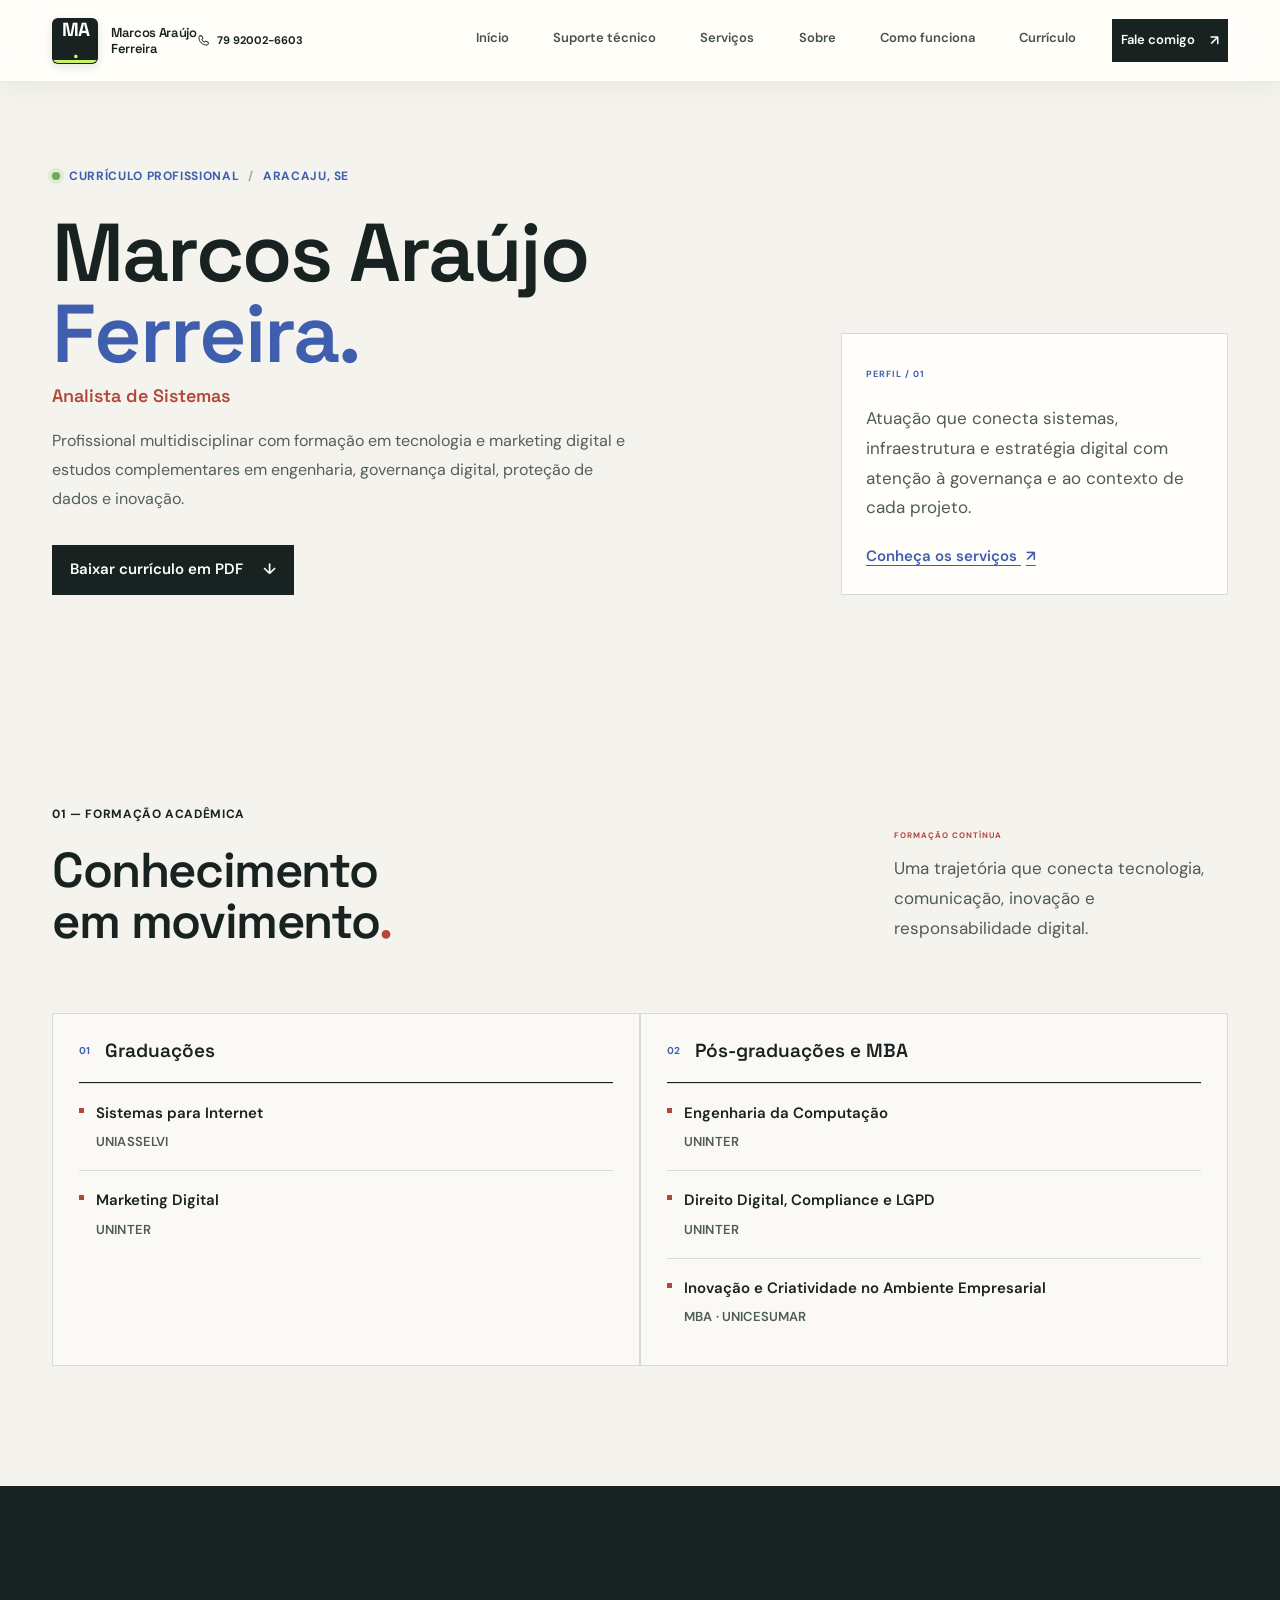
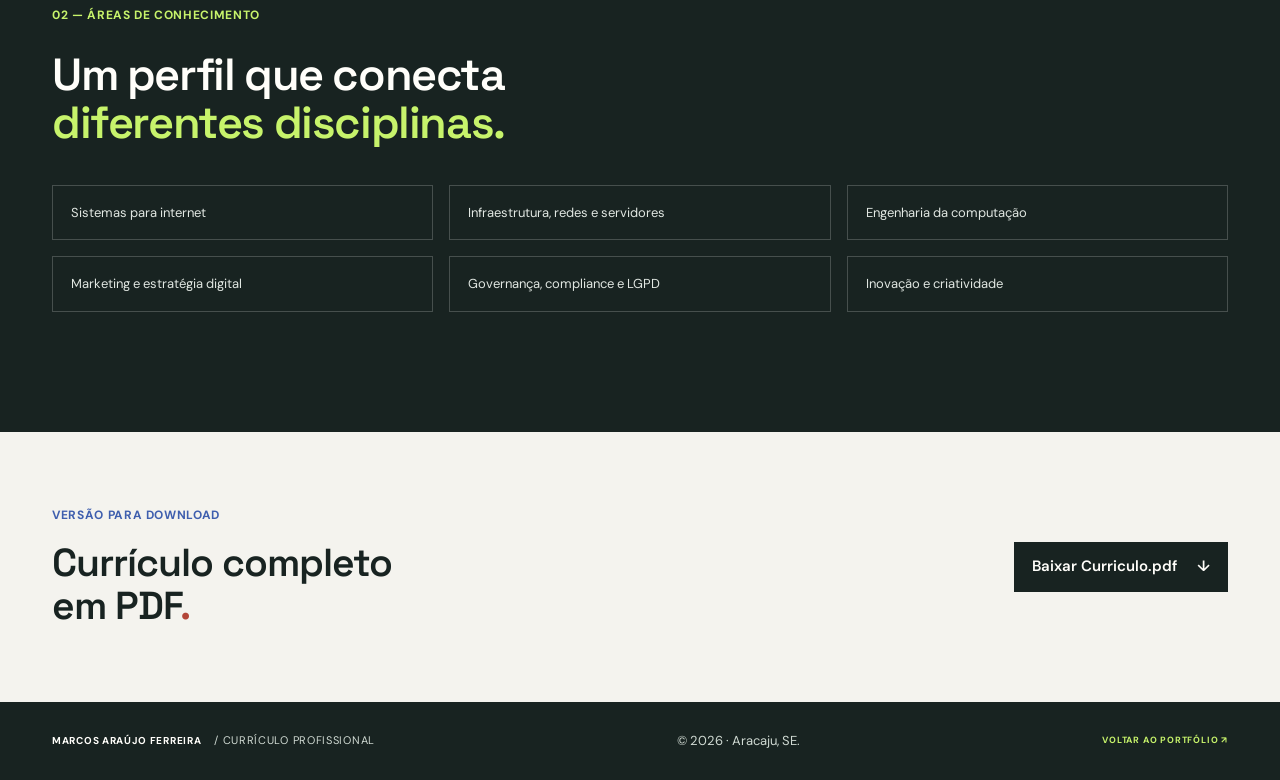
==== commit 3ed236c1: "Add files via upload" ====
--- a/curriculo.html
+++ b/curriculo.html
@@ -2,8 +2,9 @@
 <html lang="pt-BR">
   <head>
     <meta charset="utf-8">
-    <meta name="viewport" content="width=device-width, initial-scale=1">
-    <meta name="theme-color" content="#f4f3ee">
+    <meta name="viewport" content="width=device-width, initial-scale=1, viewport-fit=cover">
+    <meta name="theme-color" content="#182321">
+    <link rel="icon" type="image/svg+xml" href="favicon.svg">
     <meta name="description" content="Currículo de Marcos Araújo Ferreira, analista de sistemas em Aracaju, Sergipe. Consulte formação, áreas de conhecimento e baixe o currículo em PDF.">
     <meta name="author" content="Marcos Araújo Ferreira">
     <meta name="geo.region" content="BR-SE">
@@ -34,12 +35,16 @@
       <button class="menu-toggle navbar-toggler" type="button" data-bs-toggle="collapse" data-bs-target="#site-nav" aria-expanded="false" aria-controls="site-nav" aria-label="Abrir menu">
         <span></span><span></span>
       </button>
+      <a class="header-phone" href="tel:+5579920026603" aria-label="Ligar para 79 92002-6603"><svg viewBox="0 0 24 24" aria-hidden="true"><path d="M7 3h3l2 5-2.2 1.5a15 15 0 0 0 4.7 4.7L16 12l5 2v3c0 1.1-.9 2-2 2C10.7 19 5 13.3 5 6c0-1.7.9-3 2-3Z"/></svg><span>79 92002-6603</span></a>
       <nav class="site-nav collapse navbar-collapse" id="site-nav" aria-label="Navegação principal">
         <div class="navbar-nav ms-auto align-items-lg-center gap-lg-4">
+          <a class="nav-link" href="index.html#inicio">Início</a>
+          <a class="nav-link" href="infraestrutura-redes-aracaju.html">Suporte técnico</a>
           <a class="nav-link" href="index.html#servicos">Serviços</a>
           <a class="nav-link" href="index.html#sobre">Sobre</a>
           <a class="nav-link" href="index.html#processo">Como funciona</a>
-          <a class="nav-link nav-contact" href="index.html#contato">Contato <span aria-hidden="true">↗</span></a>
+          <a class="nav-link" href="#conteudo">Currículo</a>
+          <a class="nav-link nav-contact" href="index.html#contato">Fale comigo <span aria-hidden="true">↗</span></a>
         </div>
       </nav>
     </header>
--- a/style.css
+++ b/style.css
@@ -6,8 +6,8 @@
   --muted: #626d68;
   --line: #d8dbd3;
   --green: #c7f36b;
-  --blue: #5478d4;
-  --coral: #ff725e;
+  --blue: #3f5fae;
+  --coral: #b34638;
   --display: "Space Grotesk", sans-serif;
   --body: "DM Sans", sans-serif;
 }
@@ -39,6 +39,9 @@
 .site-nav a:not(.nav-contact)::after { position: absolute; right: 0; bottom: 4px; left: 0; height: 1px; background: var(--blue); content: ""; transform: scaleX(0); transform-origin: left; transition: transform 180ms ease; }
 .site-nav a:not(.nav-contact):hover { color: var(--ink); }
 .site-nav a:not(.nav-contact):hover::after { transform: scaleX(1); }
+.header-phone { display: inline-flex; flex: 0 0 auto; align-items: center; gap: 7px; color: var(--ink); font-size: 11px; font-weight: 700; text-decoration: none; white-space: nowrap; }
+.header-phone svg { width: 14px; height: 14px; fill: none; stroke: currentColor; stroke-linecap: round; stroke-linejoin: round; stroke-width: 1.7; }
+.header-phone:hover { color: var(--blue); }
 .site-nav .nav-contact { display: inline-flex; align-items: center; justify-content: center; gap: 15px; min-height: 43px; padding: 0 17px; border: 1px solid var(--ink); background: var(--ink); color: var(--white); }
 .site-nav .nav-contact:hover { border-color: var(--green); background: var(--green); color: var(--ink); }
 .nav-contact span { font-size: 14px; }
@@ -60,6 +63,8 @@
 .button { display: inline-flex; align-items: center; justify-content: space-between; gap: 20px; min-height: 50px; padding: 0 18px; font-size: 13px; font-weight: 600; text-decoration: none; }
 .button-dark { background: var(--ink); color: var(--white); transition: background 180ms ease, color 180ms ease; }
 .button-dark:hover { background: var(--green); color: var(--ink); }
+.button-call { border: 1px solid rgba(255, 255, 255, .55); color: var(--white); transition: border-color 180ms ease, background-color 180ms ease, color 180ms ease; }
+.button-call:hover { border-color: var(--green); background: var(--green); color: var(--ink); }
 .text-link { font-size: 13px; font-weight: 600; text-decoration-thickness: 1px; text-underline-offset: 4px; }
 .text-link span { margin-left: 5px; }
 .hero-note { margin: 33px 0 0; color: var(--muted); font-size: 11px; }
@@ -104,12 +109,6 @@
 .hero-side-note p { max-width: 275px; margin: 0; color: #d0dbd3; font-size: 12px; line-height: 1.8; }
 .hero-side-rule { display: block; width: 44px; height: 2px; margin: 24px 0 14px; background: var(--green); }
 
-.ticker { overflow: hidden; background: var(--blue); color: white; }
-.ticker-track { display: flex; align-items: center; justify-content: space-around; gap: 32px; width: max-content; min-width: 200%; padding: 20px 0; animation: ticker-scroll 34s linear infinite; }
-.ticker-track span { font: 600 15px/1 var(--display); letter-spacing: 1px; white-space: nowrap; }
-.ticker-track i { color: var(--green); font-size: 15px; font-style: normal; }
-@keyframes ticker-scroll { to { transform: translateX(-50%); } }
-
 .section-pad { padding-top: 120px; padding-bottom: 120px; }
 .about { display: block; width: 100%; margin: 0; padding-right: max(52px, calc((100% - 1320px) / 2)); padding-left: max(52px, calc((100% - 1320px) / 2)); background: var(--white); }
 .about .eyebrow, .practice .eyebrow, .education .eyebrow, .contact .eyebrow { color: var(--blue); }
@@ -180,6 +179,7 @@
 .contact-links > a { display: flex; justify-content: space-between; gap: 12px; padding: 15px 0; border-bottom: 1px solid var(--line); font: 500 16px var(--display); text-decoration: none; transition: padding 180ms ease, border-color 180ms ease; }
 .contact-links > a:hover { padding-left: 8px; border-color: var(--coral); }
 .contact-links > a:first-of-type { color: var(--blue); }
+.contact-links > .contact-phone { color: var(--coral); font-weight: 600; }
 .contact-links > a span { color: var(--blue); }
 .contact-location { display: block; margin-top: 22px; color: var(--muted); font-size: 11px; }
 .contact-decoration { position: absolute; right: 31%; bottom: -138px; color: rgba(84, 120, 212, .055); font: 700 390px/.9 var(--display); letter-spacing: -18px; pointer-events: none; }
@@ -222,6 +222,10 @@
   .brand { gap: 10px; }
   .brand-mark { width: 40px; height: 40px; font-size: 17px; }
   .brand-name { font-size: 11px; }
+  .header-phone { order: 2; margin-left: auto; margin-right: 12px; font-size: 10px; }
+  .header-phone svg { width: 13px; height: 13px; }
+  .site-header .menu-toggle { order: 3; }
+  .site-header .site-nav { order: 4; }
   .menu-toggle { display: flex; flex-direction: column; justify-content: center; gap: 6px; width: 42px; height: 42px; padding: 10px; border: 1px solid rgba(24, 35, 33, .18); border-radius: 2px; background: var(--white); cursor: pointer; }
   .menu-toggle:hover, .menu-toggle[aria-expanded="true"] { border-color: var(--ink); background: var(--ink); }
   .menu-toggle span { width: 20px; height: 1px; background: var(--ink); transition: transform 180ms ease, background-color 180ms ease; }
@@ -237,24 +241,17 @@
   .home-hero { padding-top: 48px; padding-bottom: 86px; background-position: center, 58% center; }
   .home-hero > .row { --bs-gutter-y: 1.25rem; width: calc(100% - 40px); row-gap: 12px !important; }
   .home-hero .hero-copy { padding: 0; }
-  .home-hero h1 { font-size: clamp(40px, 11.5vw, 50px); letter-spacing: -1.6px; }
   .home-hero .hero-intro { font-size: 14px; }
-  .home-hero .hero-side-note { max-width: 100%; margin: 8px 0 0; padding: 14px 14px 13px 16px; }
-  .home-hero .hero-side-note strong { margin: 13px 0 8px; font-size: 31px; }
-  .home-hero .hero-side-note p { max-width: 330px; font-size: 11px; }
-  .home-hero .hero-side-rule { margin: 14px 0 9px; }
-  .home-hero .hero-side-index { font-size: 7px; }
+  .home-hero .hero-side-note { display: none; }
   .home-hero .scroll-cue { left: 20px; }
   .hero-copy { padding: 0; }
   .eyebrow { margin-bottom: 22px; font-size: 9px; }
   .hero h1 { font-size: 58px; }
-  .home-hero h1 { font-size: clamp(40px, 11.5vw, 48px); }
+  .home-hero h1 { font-size: clamp(36px, 9.5vw, 42px); }
   .hero-intro { max-width: 540px; font-size: 15px; }
   .hero-visual { width: calc(100% - 14px); height: 390px; margin-left: 14px; }
   .hero-stamp { left: -14px; }
   .scroll-cue { bottom: 25px; }
-  .ticker-track { gap: 23px; padding: 17px 0; }
-  .ticker-track span { font-size: 13px; }
   .section-pad { padding-top: 76px; padding-bottom: 76px; }
   .about { width: 100%; padding-right: 20px; padding-left: 20px; }
   .about-portrait { width: 100%; max-width: 370px; margin: 4px auto 0; }
@@ -301,8 +298,11 @@
 }
 
 @media (max-width: 380px) {
+  .site-header { padding-inline: 12px; }
+  .header-phone { gap: 4px; margin-right: 8px; font-size: 9px; }
+  .header-phone svg { width: 12px; height: 12px; }
   .hero h1 { font-size: 50px; }
-  .home-hero h1 { font-size: 40px; }
+  .home-hero h1 { font-size: clamp(34px, 10vw, 38px); }
   .hero-visual { height: 330px; }
   .hero-actions { align-items: flex-start; flex-direction: column; gap: 17px; }
   .services-heading h2 { font-size: 17vw; }
@@ -340,7 +340,7 @@
 .services-heading, .process-heading { display: flex; align-items: flex-end; justify-content: space-between; gap: 36px; margin-bottom: 48px; }
 .services-heading .eyebrow, .process-heading .eyebrow, .resume-hero .eyebrow, .resume-expertise .eyebrow, .resume-download .eyebrow { color: var(--blue); }
 .services-heading h2, .process-heading h2, .resume-expertise-heading h2 { margin: 0; font: 600 49px/1.06 var(--display); letter-spacing: -1.4px; }
-.services-heading h2 { font-size: clamp(78px, 11.8vw, 156px); line-height: .78; letter-spacing: -.095em; }
+.services-heading h2 { font-size: clamp(58px, 8vw, 112px); line-height: .9; letter-spacing: -.08em; }
 .services-heading h2 span { color: var(--coral); }
 .process-heading h2 span, .resume-expertise-heading h2 span, .resume-download h2 span { color: var(--coral); }
 .services-intro { max-width: 330px; margin: 0 0 4px; color: var(--muted); font-size: 14px; line-height: 1.8; }
@@ -362,6 +362,11 @@
 .service-card:hover .service-card-image { transform: scale(1.045); }
 .service-image-index { position: absolute; z-index: 1; right: 17px; bottom: 15px; color: #fff; font: 500 12px var(--display); letter-spacing: 1px; }
 .service-card-network { --card-accent: #247b71; --card-tint: #e2f1ec; }
+.service-card-primary { display: grid; grid-template-areas: "heading heading" "image copy"; grid-template-columns: minmax(0, .9fr) minmax(0, 1.1fr); }
+.service-card-primary .service-card-heading { grid-area: heading; }
+.service-card-primary .service-card-image-wrap { grid-area: image; height: clamp(280px, 30vw, 390px); min-height: 0; }
+.service-card-primary .service-card-image { position: absolute; inset: 0; }
+.service-card-primary .service-card-copy { grid-area: copy; justify-content: center; padding: clamp(24px, 4vw, 52px); }
 .service-card-web { --card-accent: #4d68c4; --card-tint: #e8edff; }
 .service-card-governance { --card-accent: #a86b2c; --card-tint: #fbefd9; }
 .service-card-marketing { --card-accent: #ae4e54; --card-tint: #fae7e4; }
@@ -374,26 +379,7 @@
 .service-card-link { display: inline-flex; align-items: baseline; justify-content: space-between; gap: 12px; width: 100%; margin-top: 22px; padding-top: 14px; border-top: 1px solid var(--line); color: var(--blue); font-size: 11px; font-weight: 700; line-height: 1.5; text-decoration: none; }
 .service-card .service-card-link { border-color: color-mix(in srgb, var(--card-accent, var(--blue)) 24%, transparent); color: var(--card-accent, var(--blue)); }
 .service-card-link:hover { color: var(--ink); }
-.marketing-feature-col { padding-top: 0; }
-.marketing-feature { display: grid; grid-template-columns: minmax(0, 1.08fr) minmax(300px, .92fr); min-height: 490px; overflow: hidden; border: 1px solid rgba(24, 35, 33, .13); background: var(--white); }
-.marketing-feature-copy { display: flex; flex-direction: column; align-items: flex-start; justify-content: center; padding: clamp(30px, 5vw, 66px); }
-.marketing-feature-copy .eyebrow { margin-bottom: 20px; color: var(--blue); font-size: 9px; }
-.marketing-feature-copy h3 { max-width: 600px; margin-bottom: 17px; font: 600 clamp(35px, 4.2vw, 52px)/1.04 var(--display); letter-spacing: -1.8px; }
-.marketing-feature-copy h3 span { color: var(--blue); }
-.marketing-feature-copy > p:not(.eyebrow) { max-width: 590px; margin-bottom: 17px; color: var(--muted); font-size: 13px; line-height: 1.8; }
-.marketing-feature-copy blockquote { max-width: 590px; margin: 0 0 18px; padding-left: 16px; border-left: 2px solid var(--green); color: #46524c; font-size: 13px; font-style: italic; line-height: 1.75; }
-.marketing-feature-copy .marketing-feature-goal { margin-bottom: 24px; color: #46524c; }
-.marketing-feature-goal strong { color: var(--ink); }
-.marketing-feature-button { font-size: 11px; }
-.marketing-feature-visual { position: relative; min-height: 490px; overflow: visible; background: #26312d; }
-.marketing-feature-visual > img { display: block; width: 100%; height: 100%; min-height: 490px; object-fit: cover; object-position: center; }
-.marketing-feature-visual::after { position: absolute; inset: 0; background: linear-gradient(180deg, rgba(16, 26, 23, .02) 45%, rgba(16, 26, 23, .35)); content: ""; pointer-events: none; }
-.marketing-feature-badge { position: absolute; z-index: 1; bottom: 48px; left: -48px; display: flex; width: 205px; flex-direction: column; align-items: flex-start; padding: 20px 19px 18px; border: 1px solid rgba(24, 35, 33, .1); background: var(--white); box-shadow: 0 18px 40px rgba(24, 35, 33, .2); }
-.marketing-feature-badge img { width: 92px; height: 29px; margin-bottom: 11px; object-fit: contain; object-position: left center; }
-.marketing-feature-badge > span { margin-bottom: 7px; color: var(--blue); font-size: 8px; font-weight: 700; letter-spacing: 1px; }
-.marketing-feature-badge strong { margin-bottom: 15px; font: 600 20px/1.1 var(--display); }
-.marketing-feature-badge small { padding-top: 11px; border-top: 1px solid var(--line); color: var(--muted); font-size: 7px; font-weight: 700; letter-spacing: .8px; }
-.marketing-feature-index { position: absolute; z-index: 1; right: 19px; bottom: 18px; color: white; font-size: 8px; font-weight: 700; letter-spacing: .9px; }
+
 .services-note { margin: 26px 0 0; color: var(--muted); font-size: 12px; line-height: 1.7; }
 .about-cv-link { display: inline-flex; margin-top: 22px; color: var(--blue); }
 .process-section { background: var(--white); }
@@ -425,6 +411,33 @@
 .resume-download .eyebrow { margin-bottom: 18px; }
 .resume-download h2 { margin: 0; font: 600 39px/1.1 var(--display); letter-spacing: -1px; }
 .service-detail-hero { display: grid; grid-template-columns: minmax(0, 1fr) minmax(320px, .78fr); align-items: center; gap: clamp(40px, 7vw, 100px); min-height: 610px; padding-top: 70px; padding-bottom: 78px; }
+.network-hero { position: relative; display: grid; width: 100%; grid-template-columns: minmax(0, 1fr) minmax(300px, .82fr); align-items: center; gap: clamp(42px, 6vw, 88px); min-height: 570px; overflow: hidden; padding: 64px max(52px, calc((100% - 1320px) / 2)); background: #172421; color: var(--white); }
+.network-hero .service-detail-copy { position: relative; z-index: 1; max-width: 640px; }
+.network-hero .eyebrow { color: #e5eee6; }
+.network-hero .service-detail-copy h1 { max-width: 680px; margin-bottom: 30px; font-size: clamp(54px, 6vw, 78px); line-height: .98; letter-spacing: -3.5px; }
+.network-hero .service-detail-copy h1 span { color: var(--green); }
+.network-hero-services { display: flex; flex-wrap: wrap; gap: 9px; margin: 0 0 32px; padding: 0; list-style: none; }
+.network-hero-services li { padding: 9px 13px; border: 1px solid rgba(255, 255, 255, .28); border-radius: 999px; background: rgba(24, 35, 33, .38); color: #f0f3ee; font-size: 13px; font-weight: 600; backdrop-filter: blur(8px); transition: transform 180ms ease, border-color 180ms ease, background-color 180ms ease; }
+.network-hero-services li:first-child { border-color: rgba(199, 243, 107, .65); color: var(--green); }
+.network-hero-services li:hover { transform: translateY(-2px); border-color: var(--green); background: rgba(24, 35, 33, .72); }
+.network-hero .text-link { color: var(--white); }
+.network-hero-slider { position: relative; width: 100%; max-width: 520px; aspect-ratio: 1.4; justify-self: end; overflow: hidden; border: 1px solid rgba(255, 255, 255, .18); border-radius: 4px; background: #263b38; box-shadow: 0 24px 70px rgba(0, 0, 0, .28); }
+.network-hero-slider::after { position: absolute; inset: 45% 0 0; background: linear-gradient(transparent, rgba(10, 20, 18, .42)); content: ""; pointer-events: none; }
+.network-hero-slider .carousel-inner, .network-hero-slider .carousel-item { width: 100%; height: 100%; }
+.network-hero-slider .carousel-item img { display: block; width: 100%; height: 100%; object-fit: cover; }
+.network-hero-slider .carousel-item:nth-child(2) img { object-position: center 54%; }
+.network-hero-slider-controls { position: absolute; z-index: 2; right: 14px; bottom: 13px; left: 14px; display: flex; align-items: center; justify-content: space-between; gap: 12px; }
+.network-hero-slider .carousel-indicators { position: static; display: flex; gap: 6px; margin: 0; }
+.network-hero-slider .carousel-indicators [data-bs-target] { width: 18px; height: 3px; margin: 0; border: 0; background: rgba(255, 255, 255, .58); opacity: 1; transition: width 180ms ease, background-color 180ms ease; }
+.network-hero-slider .carousel-indicators [data-bs-target].active { width: 30px; background: var(--green); }
+.network-hero-slider-actions { display: flex; gap: 6px; }
+.network-hero-slider-toggle, .network-hero-slider-arrow { display: grid; width: 32px; height: 32px; padding: 0; place-items: center; border: 1px solid rgba(255, 255, 255, .4); border-radius: 50%; background: rgba(18, 30, 27, .52); color: white; cursor: pointer; transition: background-color 160ms ease, border-color 160ms ease; }
+.network-hero-slider-toggle:hover, .network-hero-slider-arrow:hover { border-color: var(--green); background: rgba(18, 30, 27, .86); }
+.network-hero-slider-toggle svg, .network-hero-slider-arrow svg { width: 14px; height: 14px; fill: none; stroke: currentColor; stroke-linecap: round; stroke-linejoin: round; stroke-width: 1.6; }
+.network-hero-slider-toggle svg { width: 12px; }
+.network-hero-slider-toggle[aria-pressed="true"] svg { fill: currentColor; stroke: none; }
+.network-hero .hero-actions { gap: 12px; }
+.network-hero .button { justify-content: center; gap: 10px; }
 .service-detail-copy { max-width: 680px; }
 .service-detail-copy .eyebrow { flex-wrap: wrap; }
 .service-detail-copy h1 { margin: 0 0 22px; font: 600 clamp(44px, 5.3vw, 68px)/1.02 var(--display); letter-spacing: -2px; }
@@ -442,17 +455,17 @@
 .marketing-showcase-heading h2 span { color: var(--green); }
 .marketing-showcase-heading > p { max-width: 360px; margin: 0 4% 5px 0; color: #c2cbc5; font-size: 14px; line-height: 1.8; }
 .marketing-carousel { border: 1px solid rgba(255, 255, 255, .14); }
-.marketing-slide { display: grid; grid-template-columns: minmax(0, .86fr) minmax(0, 1.14fr); align-items: center; min-height: 460px; overflow: hidden; padding: clamp(35px, 6vw, 74px); color: var(--ink); }
+.marketing-slide { display: grid; grid-template-columns: minmax(0, .86fr) minmax(0, 1.14fr); align-items: center; min-height: 500px; overflow: hidden; padding: clamp(30px, 4.5vw, 58px); color: var(--ink); }
 .marketing-slide-meta { background: #d3f17a; }
 .marketing-slide-google { background: #dce7ff; }
 .marketing-slide-seo { background: #ffdda1; }
 .marketing-slide-data { background: #ffd0c2; }
-.marketing-slide-copy { position: relative; z-index: 1; max-width: 430px; padding-right: 22px; }
+.marketing-slide-copy { position: relative; z-index: 1; display: flex; min-height: 361px; max-width: 430px; flex-direction: column; padding-right: 22px; }
 .marketing-slide-kicker { display: block; margin-bottom: 22px; color: #415047; font-size: 9px; font-weight: 700; letter-spacing: 1.15px; }
 .marketing-slide-copy h3 { margin: 0 0 17px; font: 600 clamp(36px, 4.1vw, 55px)/1.03 var(--display); letter-spacing: -1.8px; }
 .marketing-slide-copy h3 span { color: #526247; }
 .marketing-slide-copy p { max-width: 380px; margin: 0 0 25px; color: #435049; font-size: 13px; line-height: 1.75; }
-.marketing-slide-link { display: inline-flex; align-items: center; gap: 12px; padding-bottom: 5px; border-bottom: 1px solid currentColor; color: var(--ink); font-size: 11px; font-weight: 700; text-decoration: none; }
+.marketing-slide-link { display: inline-flex; align-self: flex-start; align-items: center; gap: 12px; margin-top: auto; padding-bottom: 5px; border-bottom: 1px solid currentColor; color: var(--ink); font-size: 11px; font-weight: 700; text-decoration: none; }
 .marketing-slide-link:hover { color: #526247; }
 .marketing-slide-art { position: relative; display: grid; min-width: 0; min-height: 335px; place-items: center; overflow: hidden; padding: 26px; }
 .marketing-slide-photo { isolation: isolate; }
@@ -615,48 +628,43 @@
 .marketing-card-tag { display: inline-block; margin-top: 17px; color: #52605a; font-size: 8px; font-weight: 700; letter-spacing: .65px; }
 .marketing-service-symbol { display: grid; width: 50px; height: 50px; margin-top: 16px; place-items: center; border-radius: 50%; background: rgba(255, 255, 255, .72); color: var(--ink); font: 500 29px/1 var(--display); }
 .detail-scope { background: var(--white); }
+.business-scope { --service-accent: var(--blue); --service-icon-bg: #e8edf9; }
+.residential-scope { --service-accent: #4a7853; --service-icon-bg: #e4efdf; background: #f0f3eb; }
 .detail-heading { display: grid; grid-template-columns: 1fr minmax(240px, .6fr); align-items: end; column-gap: 40px; margin-bottom: 45px; }
 .detail-heading .eyebrow { grid-column: 1 / -1; margin-bottom: 17px; color: var(--blue); }
+.business-scope .detail-heading .eyebrow, .residential-scope .detail-heading .eyebrow { color: var(--service-accent); }
 .detail-heading h2 { margin: 0; font: 600 46px/1.08 var(--display); letter-spacing: -1.3px; }
 .detail-heading > p:last-child { margin: 0; color: var(--muted); font-size: 13px; line-height: 1.8; }
 .detail-service-grid { --bs-gutter-y: 1.5rem; }
 .detail-service-item { height: 100%; min-height: 185px; padding: 23px 24px; border: 1px solid var(--line); background: var(--paper); }
 .detail-service-item > span { color: var(--coral); font-size: 10px; font-weight: 700; letter-spacing: 1px; }
+.business-scope .detail-service-item, .residential-scope .detail-service-item { position: relative; min-height: 225px; padding: 23px 24px 25px; border-top: 2px solid var(--service-accent); }
+.residential-scope .detail-service-item { background: var(--white); }
+.detail-service-item .detail-service-number { position: absolute; top: 29px; right: 24px; color: var(--service-accent); font-size: 10px; font-weight: 700; letter-spacing: 1px; }
+.detail-service-icon { display: block; width: 52px; height: 52px; padding: 11px; border: 1px solid rgba(24, 35, 33, .08); border-radius: 12px; background: var(--service-icon-bg); color: var(--service-accent); fill: none; stroke: currentColor; stroke-linecap: round; stroke-linejoin: round; stroke-width: 1.8; transition: transform 180ms ease; }
+.business-scope .detail-service-item:hover .detail-service-icon, .residential-scope .detail-service-item:hover .detail-service-icon { transform: translateY(-2px); }
 .platform-logo { display: block; width: auto; height: 30px; max-width: 150px; margin-top: 16px; object-fit: contain; object-position: left center; }
 .platform-logo-meta { max-width: 144px; }
 .platform-logo-google { height: 30px; }
 .detail-service-item h3 { margin: 25px 0 9px; font: 600 20px var(--display); }
+.business-scope .detail-service-item h3, .residential-scope .detail-service-item h3 { margin-top: 18px; }
 .detail-service-item p { max-width: 520px; margin: 0; color: var(--muted); font-size: 13px; line-height: 1.8; }
 .detail-note { display: grid; grid-template-columns: 175px 1fr; gap: 25px; margin-top: 32px; padding: 22px 24px; border-left: 3px solid var(--blue); background: #edf0f8; }
 .detail-note strong { font: 600 15px var(--display); }
 .detail-note p { margin: 0; color: var(--muted); font-size: 12px; line-height: 1.8; }
+.network-platforms { background: var(--paper); }
+.network-platforms .detail-heading { margin-bottom: 30px; }
+.network-brand-list { display: grid; grid-template-columns: repeat(auto-fit, minmax(150px, 1fr)); gap: 14px; margin: 0; padding: 0; list-style: none; }
+.network-brand-list li { display: grid; min-height: 112px; place-items: center; padding: 20px; border: 1px solid var(--line); background: var(--white); }
+.network-brand-list img { display: block; width: auto; max-width: 100%; height: 48px; object-fit: contain; }
+.network-brand-list li:nth-child(4) img { height: 62px; }
+.network-brand-note { margin: 16px 0 0; color: var(--muted); font-size: 11px; line-height: 1.7; }
 .detail-cta { display: flex; align-items: center; justify-content: space-between; gap: 30px; min-height: 330px; padding-top: 75px; padding-bottom: 75px; }
 .detail-cta .eyebrow { margin-bottom: 16px; color: var(--blue); }
 .detail-cta h2 { margin-bottom: 15px; font: 600 43px/1.08 var(--display); letter-spacing: -1px; }
 .detail-cta h2 span { color: var(--blue); }
 .detail-cta p:not(.eyebrow) { max-width: 550px; margin: 0; color: var(--muted); font-size: 13px; line-height: 1.8; }
 .detail-cta .button { flex-shrink: 0; }
-.marketing-welcome-modal .modal-dialog { max-width: 930px; padding: 16px; }
-.marketing-welcome-modal .modal-content { display: grid; grid-template-columns: minmax(0, .82fr) minmax(0, 1.18fr); overflow: hidden; border: 0; border-radius: 2px; background: var(--white); box-shadow: 0 25px 90px rgba(0, 0, 0, .28); }
-.marketing-modal-visual { position: relative; display: flex; min-height: 460px; flex-direction: column; justify-content: space-between; overflow: hidden; padding: 25px; background-color: #10211f; background-image: linear-gradient(180deg, rgba(8, 17, 16, .24), rgba(8, 17, 16, .82)), url("assets/marketing-digital.jpg"); background-position: center; background-size: cover; color: #fffefa; }
-.marketing-modal-visual::after { position: absolute; inset: 14px; border: 1px solid rgba(255, 255, 255, .42); content: ""; pointer-events: none; }
-.marketing-modal-visual-label, .marketing-modal-visual-index { position: relative; z-index: 1; font-size: 8px; font-weight: 700; letter-spacing: 1px; }
-.marketing-modal-visual strong { position: relative; z-index: 1; font: 600 clamp(36px, 4vw, 52px)/.98 var(--display); letter-spacing: -1.8px; }
-.marketing-modal-visual strong span { color: var(--green); }
-.marketing-modal-copy { position: relative; display: flex; flex-direction: column; align-items: flex-start; justify-content: center; padding: clamp(28px, 5vw, 58px); }
-.marketing-modal-close { position: absolute; top: 19px; right: 19px; }
-.marketing-modal-copy .eyebrow { margin: 0 30px 20px 0; color: var(--blue); font-size: 8px; }
-.marketing-modal-copy h2 { max-width: 420px; margin-bottom: 14px; font: 600 clamp(31px, 3.6vw, 43px)/1.04 var(--display); letter-spacing: -1.4px; }
-.marketing-modal-copy h2 span { color: var(--blue); }
-.marketing-modal-copy > p:not(.eyebrow) { max-width: 410px; margin-bottom: 19px; color: var(--muted); font-size: 12px; line-height: 1.8; }
-.marketing-modal-tags { display: flex; flex-wrap: wrap; gap: 7px; margin: 0 0 24px; padding: 0; list-style: none; }
-.marketing-modal-tags li { padding: 6px 9px; border: 1px solid var(--line); color: #3d4943; font-size: 8px; font-weight: 700; letter-spacing: .4px; text-transform: uppercase; }
-.marketing-modal-actions { display: flex; flex-direction: column; align-items: flex-start; gap: 15px; }
-.marketing-modal-actions .button { min-height: 46px; font-size: 11px; }
-.marketing-modal-dismiss { padding: 0; border: 0; background: transparent; color: var(--ink); font: 600 11px var(--body); text-decoration: underline; text-underline-offset: 4px; }
-.marketing-modal-dismiss span { margin-left: 6px; color: var(--blue); }
-.marketing-modal-disclaimer { display: block; margin-top: 23px; color: var(--muted); font-size: 8px; line-height: 1.5; }
-
 @media (max-width: 700px) {
   .services-heading, .process-heading { align-items: flex-start; flex-direction: column; gap: 15px; margin-bottom: 34px; }
   .services-heading h2, .process-heading h2 { font-size: 42px; }
@@ -667,18 +675,12 @@
   .service-card-heading h3 { font-size: 23px; }
   .service-card-image-wrap { height: 240px; }
   .service-card-image { height: 100%; min-height: 0; }
+  .service-card-primary { grid-template-areas: "heading" "image" "copy"; grid-template-columns: minmax(0, 1fr); }
+  .service-card-primary .service-card-image-wrap { height: 240px; min-height: 0; }
+  .service-card-primary .service-card-copy { padding: 22px 20px; }
   .service-card-copy { padding: 22px 20px; }
   .service-card-copy p { margin-bottom: 14px; }
   .service-card ul { gap: 7px; padding-top: 12px; }
-  .marketing-feature { grid-template-columns: 1fr; }
-  .marketing-feature-visual { grid-row: 1; min-height: 330px; margin: 14px 14px 0; overflow: hidden; }
-  .marketing-feature-visual > img { min-height: 330px; }
-  .marketing-feature-copy { grid-row: 2; padding: 28px 22px 30px; }
-  .marketing-feature-copy h3 { font-size: 37px; }
-  .marketing-feature-badge { bottom: 20px; left: 12px; width: 174px; padding: 14px; }
-  .marketing-feature-badge img { width: 80px; height: 24px; margin-bottom: 8px; }
-  .marketing-feature-badge strong { margin-bottom: 10px; font-size: 18px; }
-  .marketing-feature-index { right: 11px; bottom: 10px; font-size: 7px; }
   .process-heading { display: block; }
   .resume-hero { grid-template-columns: 1fr; gap: 35px; min-height: 0; padding-top: 64px; padding-bottom: 72px; }
   .resume-hero h1 { font-size: 57px; }
@@ -687,6 +689,16 @@
   .resume-download { align-items: flex-start; flex-direction: column; justify-content: center; gap: 25px; min-height: 0; padding-top: 65px; padding-bottom: 65px; }
   .resume-download h2 { font-size: 35px; }
   .service-detail-hero { grid-template-columns: 1fr; gap: 32px; min-height: 0; padding-top: 58px; padding-bottom: 64px; }
+  .network-hero { display: flex; min-height: 530px; align-items: center; padding: 50px 24px 64px; }
+  .network-hero .service-detail-copy { max-width: 520px; }
+  .network-hero .service-detail-copy h1 { margin-bottom: 24px; font-size: clamp(36px, 9.4vw, 50px); letter-spacing: -2.2px; }
+  .network-hero-services { gap: 8px; margin-bottom: 26px; }
+  .network-hero-services li { padding: 8px 11px; font-size: 12px; }
+  .network-hero-slider { position: absolute; z-index: 0; inset: 0; width: 100%; height: 100%; max-width: none; aspect-ratio: auto; justify-self: auto; border: 0; border-radius: 0; box-shadow: none; }
+  .network-hero-slider::after { inset: 0; background: linear-gradient(90deg, rgba(15, 25, 23, .9), rgba(15, 25, 23, .72) 58%, rgba(15, 25, 23, .44)), linear-gradient(0deg, rgba(15, 25, 23, .42), transparent 38%); }
+  .network-hero-slider .carousel-item img { object-position: center; }
+  .network-hero-slider-controls { right: 10px; bottom: 9px; left: 10px; }
+  .network-hero-slider-toggle, .network-hero-slider-arrow { width: 30px; height: 30px; }
   .marketing-hero { min-height: 0; padding: 46px 0 76px; background-position: center, 62% center; }
   .marketing-hero-inner { grid-template-columns: 1fr; gap: 30px; }
   .marketing-hero h1 { max-width: 620px; font-size: 44px; }
@@ -694,16 +706,6 @@
   .marketing-hero-note-mark { width: min(62%, 190px); opacity: .72; }
   .marketing-hero-note-bottom strong { font-size: 26px; }
   .marketing-hero-scroll { left: 20px; }
-  .marketing-welcome-modal .modal-dialog { margin: 10px; padding: 0; }
-  .marketing-welcome-modal .modal-content { grid-template-columns: 1fr; }
-  .marketing-modal-visual { min-height: 185px; padding: 18px; }
-  .marketing-modal-visual strong { font-size: 31px; }
-  .marketing-modal-copy { padding: 26px 22px 23px; }
-  .marketing-modal-copy .eyebrow { margin-bottom: 14px; }
-  .marketing-modal-copy h2 { max-width: 350px; font-size: 32px; }
-  .marketing-modal-copy > p:not(.eyebrow) { font-size: 11px; }
-  .marketing-modal-tags { margin-bottom: 17px; }
-  .marketing-modal-disclaimer { margin-top: 17px; }
   .marketing-fast-lanes { grid-template-columns: 1fr; width: calc(100% - 40px); margin: 0 auto 64px; }
   .marketing-fast-card { min-height: 88px; padding: 13px 16px; }
   .marketing-fast-card + .marketing-fast-card { border-top: 1px solid rgba(24, 35, 33, .1); border-left: 0; }
@@ -730,7 +732,7 @@
   .marketing-showcase-heading h2 { font-size: 43px; }
   .marketing-showcase-heading > p { margin: 0; }
   .marketing-slide { grid-template-columns: 1fr; min-height: 0; padding: 29px 22px 0; }
-  .marketing-slide-copy { padding-right: 0; }
+  .marketing-slide-copy { min-height: 320px; padding-right: 0; }
   .marketing-slide-copy h3 { font-size: 42px; }
   .marketing-slide-kicker { margin-bottom: 16px; }
   .marketing-slide-copy p { margin-bottom: 18px; }
@@ -781,4 +783,177 @@
   .marketing-carousel-indicators { gap: 4px; }
   .marketing-carousel-indicators [data-bs-target] { width: 32px; }
   .detail-heading h2 { font-size: 34px; }
-}+}
+
+:root { --muted: #4f5b55; }
+body { font-size: 16px; line-height: 1.7; }
+h1, h2, h3 { text-wrap: balance; }
+.site-nav a { font-size: 13px; }
+.brand-name { font-size: 13px; }
+.eyebrow { font-size: 12px; letter-spacing: .65px; line-height: 1.5; }
+.button, .text-link { font-size: 15px; }
+main p:not(.eyebrow):not(.hero-intro):not(.lead):not(.service-detail-lead):not(.network-hero-type):not(.resume-role) { font-size: clamp(16px, 1rem + .12vw, 17px); line-height: 1.75; text-wrap: pretty; }
+.service-card li, .education-list .degree-name, .practice-main p { font-size: 15px; line-height: 1.7; }
+.site-footer p { font-size: 13px; line-height: 1.65; }
+.site-footer p, .footer-brand span { color: #d0dad3; }
+.footer-brand span { font-size: 11px; }
+.network-brand-note, .services-note { font-size: 13px; line-height: 1.7; }
+.detail-note p, .contact-links > p, .section-aside, .practice-intro { font-size: 16px; line-height: 1.75; }
+.school { font-size: 13px; letter-spacing: .15px; }
+.site-nav a, .menu-toggle, .service-filter, .mobile-app-nav-link { min-height: 44px; }
+:focus-visible { outline: 3px solid var(--blue); outline-offset: 3px; }
+
+@media (max-width: 700px) {
+  main p:not(.eyebrow):not(.hero-intro):not(.lead):not(.service-detail-lead):not(.network-hero-type):not(.resume-role) { font-size: 16px; line-height: 1.75; }
+  .home-hero .hero-intro, .service-detail-lead, .hero-intro, .about-copy .lead { line-height: 1.7; }
+  .service-card li, .education-list .degree-name, .practice-main p { font-size: 16px; }
+  .eyebrow { font-size: 11px; }
+  .brand-name { font-size: 12px; }
+  .mobile-app-nav-link { font-size: 11px; }
+  .site-nav a { font-size: 15px; }
+  .service-filter { min-height: 44px; font-size: 13px; }
+  .detail-note p, .contact-links > p, .section-aside, .practice-intro { font-size: 16px; }
+}
+
+.home-hero { isolation: isolate; background-image: linear-gradient(90deg, rgba(10, 20, 18, .96) 0%, rgba(13, 24, 21, .86) 48%, rgba(13, 24, 21, .52) 100%), url("header.jpg"); }
+.home-hero::after { position: absolute; z-index: -1; inset: 0; background-image: radial-gradient(rgba(255, 255, 255, .16) .7px, transparent .7px); background-position: 8px 8px; background-size: 24px 24px; content: ""; opacity: .24; pointer-events: none; }
+.home-hero h1 span { color: var(--green); }
+.home-hero .hero-intro { max-width: 570px; }
+.home-hero .hero-actions { margin-bottom: 36px; }
+.home-hero .button-dark { border: 1px solid var(--green); background: var(--green); color: var(--ink); }
+.home-hero .button-dark:hover { border-color: #fffefa; background: #fffefa; }
+.hero-visual-panel { position: relative; max-width: 460px; margin: 20px 0 0 auto; padding: 0 0 30px 24px; }
+.network-window { position: relative; z-index: 1; overflow: hidden; padding: 17px 18px 14px; border: 1px solid rgba(255, 255, 255, .48); border-radius: 17px; background: rgba(247, 248, 239, .96); box-shadow: 0 28px 80px rgba(0, 0, 0, .35); color: var(--ink); transform: rotate(1.5deg); }
+.network-window-top, .network-window-footer { display: flex; align-items: center; justify-content: space-between; gap: 8px; }
+.network-window-top { padding-bottom: 12px; border-bottom: 1px solid rgba(24, 35, 33, .13); }
+.network-window-label, .network-window-location { font-size: 9px; font-weight: 700; letter-spacing: .75px; }
+.network-window-label { display: inline-flex; align-items: center; gap: 8px; }
+.network-window-label i { width: 8px; height: 8px; border-radius: 50%; background: #70ad4f; box-shadow: 0 0 0 4px rgba(112, 173, 79, .16); }
+.network-window-location { color: #64716a; }
+.network-diagram { position: relative; display: grid; height: 225px; place-items: center; overflow: hidden; }
+.network-diagram::before { position: absolute; inset: 0; background-image: linear-gradient(rgba(24, 35, 33, .045) 1px, transparent 1px), linear-gradient(90deg, rgba(24, 35, 33, .045) 1px, transparent 1px); background-size: 26px 26px; content: ""; mask-image: linear-gradient(transparent, black 16%, black 84%, transparent); }
+.network-diagram svg { position: absolute; inset: 0; width: 100%; height: 100%; overflow: visible; }
+.network-diagram svg path { fill: none; stroke: #87a479; stroke-dasharray: 4 5; stroke-width: 1.5; }
+.network-diagram svg circle { fill: #fffefa; stroke: #79a461; stroke-width: 2; }
+.network-diagram svg circle:nth-of-type(3) { fill: var(--green); stroke: var(--ink); stroke-width: 2.5; }
+.network-orbit { position: absolute; width: 160px; height: 160px; border: 1px solid rgba(84, 120, 212, .17); border-radius: 50%; }
+.network-orbit-one { transform: scaleX(1.7) rotate(34deg); }
+.network-orbit-two { transform: scaleX(1.7) rotate(-34deg); }
+.network-core { position: relative; z-index: 1; display: flex; width: 86px; height: 86px; flex-direction: column; align-items: center; justify-content: center; gap: 2px; border: 1px solid rgba(24, 35, 33, .12); border-radius: 50%; background: var(--ink); box-shadow: 0 0 0 9px rgba(199, 243, 107, .22), 0 12px 30px rgba(24, 35, 33, .2); color: #fffefa; animation: network-pulse 3.2s ease-in-out infinite; }
+.network-core .wifi-transmission { position: static; inset: auto; width: 37px; height: 27px; flex: 0 0 auto; overflow: visible; }
+.network-core .wifi-transmission path { fill: none; stroke: var(--green); stroke-width: 3; stroke-linecap: round; stroke-dasharray: none; opacity: .2; animation: wifi-transmit 1.65s ease-in-out infinite; }
+.network-core .wifi-transmission .wifi-wave-two { animation-delay: .22s; }
+.network-core .wifi-transmission .wifi-wave-three { animation-delay: .44s; }
+.network-core .wifi-transmission circle { fill: var(--green); stroke: none; animation: wifi-transmit 1.65s ease-in-out infinite; }
+.network-core > span { color: var(--green); font: 700 24px/1 var(--display); letter-spacing: -1px; }
+.network-core small { font-size: 7px; font-weight: 700; letter-spacing: 1px; line-height: 1.3; text-align: center; }
+.network-node-label { position: absolute; z-index: 1; padding: 6px 9px; border: 1px solid rgba(24, 35, 33, .12); border-radius: 20px; background: #fffefa; color: #415047; font-size: 8px; font-weight: 700; letter-spacing: .65px; }
+.network-node-label-top { top: 26px; right: 22px; }
+.network-node-label-bottom { bottom: 20px; left: 18px; }
+.network-window-footer { justify-content: flex-start; gap: 7px; padding-top: 12px; border-top: 1px solid rgba(24, 35, 33, .13); }
+.network-window-footer span { padding: 6px 8px; border-radius: 4px; background: #e9eee2; color: #45554a; font-size: 7px; font-weight: 700; letter-spacing: .45px; white-space: nowrap; }
+.network-float-card { position: absolute; z-index: 2; right: -3px; bottom: 0; display: flex; align-items: center; gap: 11px; min-width: 265px; padding: 12px 14px; border: 1px solid rgba(255, 255, 255, .65); border-radius: 11px; background: #fffefa; box-shadow: 0 12px 32px rgba(0, 0, 0, .24); color: var(--ink); }
+.network-float-icon { display: grid; width: 38px; height: 38px; flex: 0 0 auto; place-items: center; border-radius: 9px; background: var(--green); font-size: 29px; line-height: 1; }
+.network-float-card > span:nth-child(2) { display: flex; flex-direction: column; gap: 2px; }
+.network-float-card strong { font: 600 12px/1.3 var(--display); }
+.network-float-card small { color: #64716a; font-size: 9px; line-height: 1.35; }
+.network-float-arrow { margin-left: auto; color: var(--blue); font-size: 17px; }
+.network-location-stamp { position: absolute; top: 12px; left: -7px; z-index: 2; padding: 9px 11px; background: var(--green); box-shadow: 0 9px 24px rgba(0, 0, 0, .2); color: #354236; font-size: 7px; font-weight: 700; letter-spacing: .8px; line-height: 1.5; transform: rotate(-5deg); }
+.network-location-stamp strong { color: var(--ink); font-size: 8px; }
+@keyframes network-pulse { 50% { box-shadow: 0 0 0 14px rgba(199, 243, 107, .12), 0 12px 30px rgba(24, 35, 33, .2); } }
+@keyframes wifi-transmit { 0%, 15% { opacity: .18; } 45%, 70% { opacity: 1; } 100% { opacity: .18; } }
+
+.service-card { transition: transform 260ms ease, box-shadow 260ms ease; }
+.service-card:hover { transform: translateY(-6px); box-shadow: 0 18px 44px rgba(24, 35, 33, .12); }
+.service-card-image { transition: transform 600ms cubic-bezier(.2, .7, .2, 1), filter 300ms ease; }
+.service-card:hover .service-card-image { transform: scale(1.055); filter: saturate(1.12); }
+
+.home-faq { background: #e9ece4; }
+.home-faq-heading { display: flex; align-items: flex-end; justify-content: space-between; gap: 40px; margin-bottom: 42px; }
+.home-faq-heading .eyebrow { color: var(--blue); }
+.home-faq-heading h2 { margin: 0; font: 600 clamp(38px, 5vw, 58px)/1.02 var(--display); letter-spacing: -1.8px; }
+.home-faq-heading h2 span { color: var(--blue); }
+.home-faq-heading > p { max-width: 360px; margin: 0 0 5px; color: #56635c; }
+.home-faq-list { border-top: 1px solid rgba(24, 35, 33, .2); }
+.home-faq-item { border-bottom: 1px solid rgba(24, 35, 33, .2); }
+.home-faq-item summary { display: flex; align-items: center; justify-content: space-between; gap: 20px; padding: 21px 3px; cursor: pointer; font: 600 clamp(17px, 2vw, 21px)/1.4 var(--display); list-style: none; }
+.home-faq-item summary::-webkit-details-marker { display: none; }
+.home-faq-item summary::after { display: grid; width: 30px; height: 30px; flex: 0 0 auto; place-items: center; border: 1px solid rgba(24, 35, 33, .22); border-radius: 50%; color: var(--blue); content: "+"; font: 400 20px/1 var(--body); transition: transform 180ms ease, background 180ms ease, color 180ms ease; }
+.home-faq-item[open] summary::after { transform: rotate(45deg); background: var(--ink); color: var(--green); }
+.home-faq-item summary:focus-visible { outline-offset: -2px; }
+.home-faq-item p { max-width: 800px; margin: -4px 45px 23px 3px; color: #56635c; }
+
+@media (max-width: 700px) {
+  .home-hero { padding-bottom: 92px; background-image: linear-gradient(90deg, rgba(10, 20, 18, .94), rgba(13, 24, 21, .74)), url("header.jpg"); background-position: center, 59% center; }
+  .home-hero > .row { align-items: flex-start !important; }
+  .home-hero .hero-actions { gap: 18px; }
+  .hero-visual-panel { width: min(100% - 12px, 430px); margin: 12px auto 0; padding: 8px 0 29px 12px; }
+  .network-window { padding: 13px 12px 12px; border-radius: 13px; transform: rotate(.7deg); }
+  .network-diagram { height: 190px; }
+  .network-window-label, .network-window-location { font-size: 8px; }
+  .network-window-footer { gap: 5px; }
+  .network-window-footer span { padding: 6px; font-size: 6px; letter-spacing: .2px; }
+  .network-float-card { right: 0; min-width: 240px; padding: 10px 12px; }
+  .network-location-stamp { top: 0; left: 0; }
+  .home-faq-heading { align-items: flex-start; flex-direction: column; gap: 18px; margin-bottom: 27px; }
+  .home-faq-heading h2 { font-size: 41px; }
+  .home-faq-heading > p { max-width: 540px; }
+  .home-faq-item summary { padding: 18px 1px; }
+  .home-faq-item p { margin-right: 5px; }
+  .service-card:hover { transform: none; }
+}
+
+@media (max-width: 380px) {
+  .network-window-location { font-size: 7px; }
+  .network-window-footer span { font-size: 5px; }
+  .network-float-card { right: -4px; min-width: 225px; }
+  .home-faq-heading h2 { font-size: 36px; }
+}
+
+@media (prefers-reduced-motion: reduce) {
+  .network-core, .network-core .wifi-transmission path, .network-core .wifi-transmission circle { animation: none; opacity: 1; }
+}
+
+.help-chooser { padding: 66px 0 58px; background: var(--white); }
+.help-chooser-heading { display: flex; align-items: flex-end; justify-content: space-between; gap: 32px; margin-bottom: 25px; }
+.help-chooser-heading .eyebrow { margin-bottom: 9px; color: var(--blue); }
+.help-chooser-heading h2 { margin: 0; font: 600 clamp(28px, 3.2vw, 39px)/1.1 var(--display); letter-spacing: -1px; }
+.help-chooser-heading > p { max-width: 360px; margin: 0 0 3px; color: var(--muted); line-height: 1.65; }
+.help-options { display: grid; grid-template-columns: repeat(4, minmax(0, 1fr)); gap: 12px; }
+.help-option { display: grid; min-height: 104px; grid-template-columns: 42px minmax(0, 1fr) 18px; align-items: center; gap: 12px; padding: 16px; border: 1px solid var(--line); border-radius: 8px; background: #fbfcfa; text-decoration: none; transition: transform 180ms ease, border-color 180ms ease, box-shadow 180ms ease, background 180ms ease; }
+.help-option:hover { transform: translateY(-3px); border-color: rgba(63, 95, 174, .55); background: #fff; box-shadow: 0 10px 24px rgba(24, 35, 33, .08); }
+.help-option:focus-visible { outline: 3px solid var(--blue); outline-offset: 3px; }
+.help-option > svg { width: 42px; height: 42px; padding: 9px; border-radius: 11px; background: #e9eefb; color: var(--blue); fill: none; stroke: currentColor; stroke-linecap: round; stroke-linejoin: round; stroke-width: 1.8; }
+.help-option > span:nth-child(2) { display: flex; min-width: 0; flex-direction: column; gap: 3px; }
+.help-option strong { color: var(--ink); font: 600 15px/1.3 var(--display); }
+.help-option small { color: #56635c; font-size: 12px; line-height: 1.4; }
+.help-option-arrow { align-self: start; color: var(--blue); font-size: 16px; line-height: 1.2; }
+.help-chooser-note { margin: 18px 0 0; color: var(--muted); font-size: 13px !important; }
+.help-chooser-note a { color: var(--blue); font-weight: 700; text-underline-offset: 3px; }
+.help-chooser-note a:hover { color: var(--ink); }
+.process-step { min-height: 205px; padding: 22px 18px 18px 0; }
+.process-step > span { margin-bottom: 22px; }
+.home-hero .hero-intro { max-width: 600px; }
+
+@media (max-width: 1100px) {
+  .help-options { grid-template-columns: repeat(2, minmax(0, 1fr)); }
+}
+
+@media (max-width: 700px) {
+  .help-chooser { padding: 48px 0 42px; }
+  .help-chooser-heading { align-items: flex-start; flex-direction: column; gap: 12px; margin-bottom: 20px; }
+  .help-chooser-heading h2 { font-size: 30px; }
+  .help-options { gap: 9px; }
+  .help-option { min-height: 104px; grid-template-columns: 35px minmax(0, 1fr) 14px; gap: 8px; padding: 11px 9px; }
+  .help-option > svg { width: 35px; height: 35px; padding: 7px; }
+  .help-option strong { font-size: 13px; }
+  .help-option small { font-size: 11px; }
+  .help-option-arrow { font-size: 14px; }
+  .process-step { min-height: 0; padding: 18px 0 8px; }
+}
+
+@media (max-width: 340px) {
+  .help-options { grid-template-columns: 1fr; }
+  .help-option { min-height: 82px; grid-template-columns: 42px minmax(0, 1fr) 18px; padding-inline: 14px; }
+  .help-option > svg { width: 42px; height: 42px; padding: 9px; }
+}
